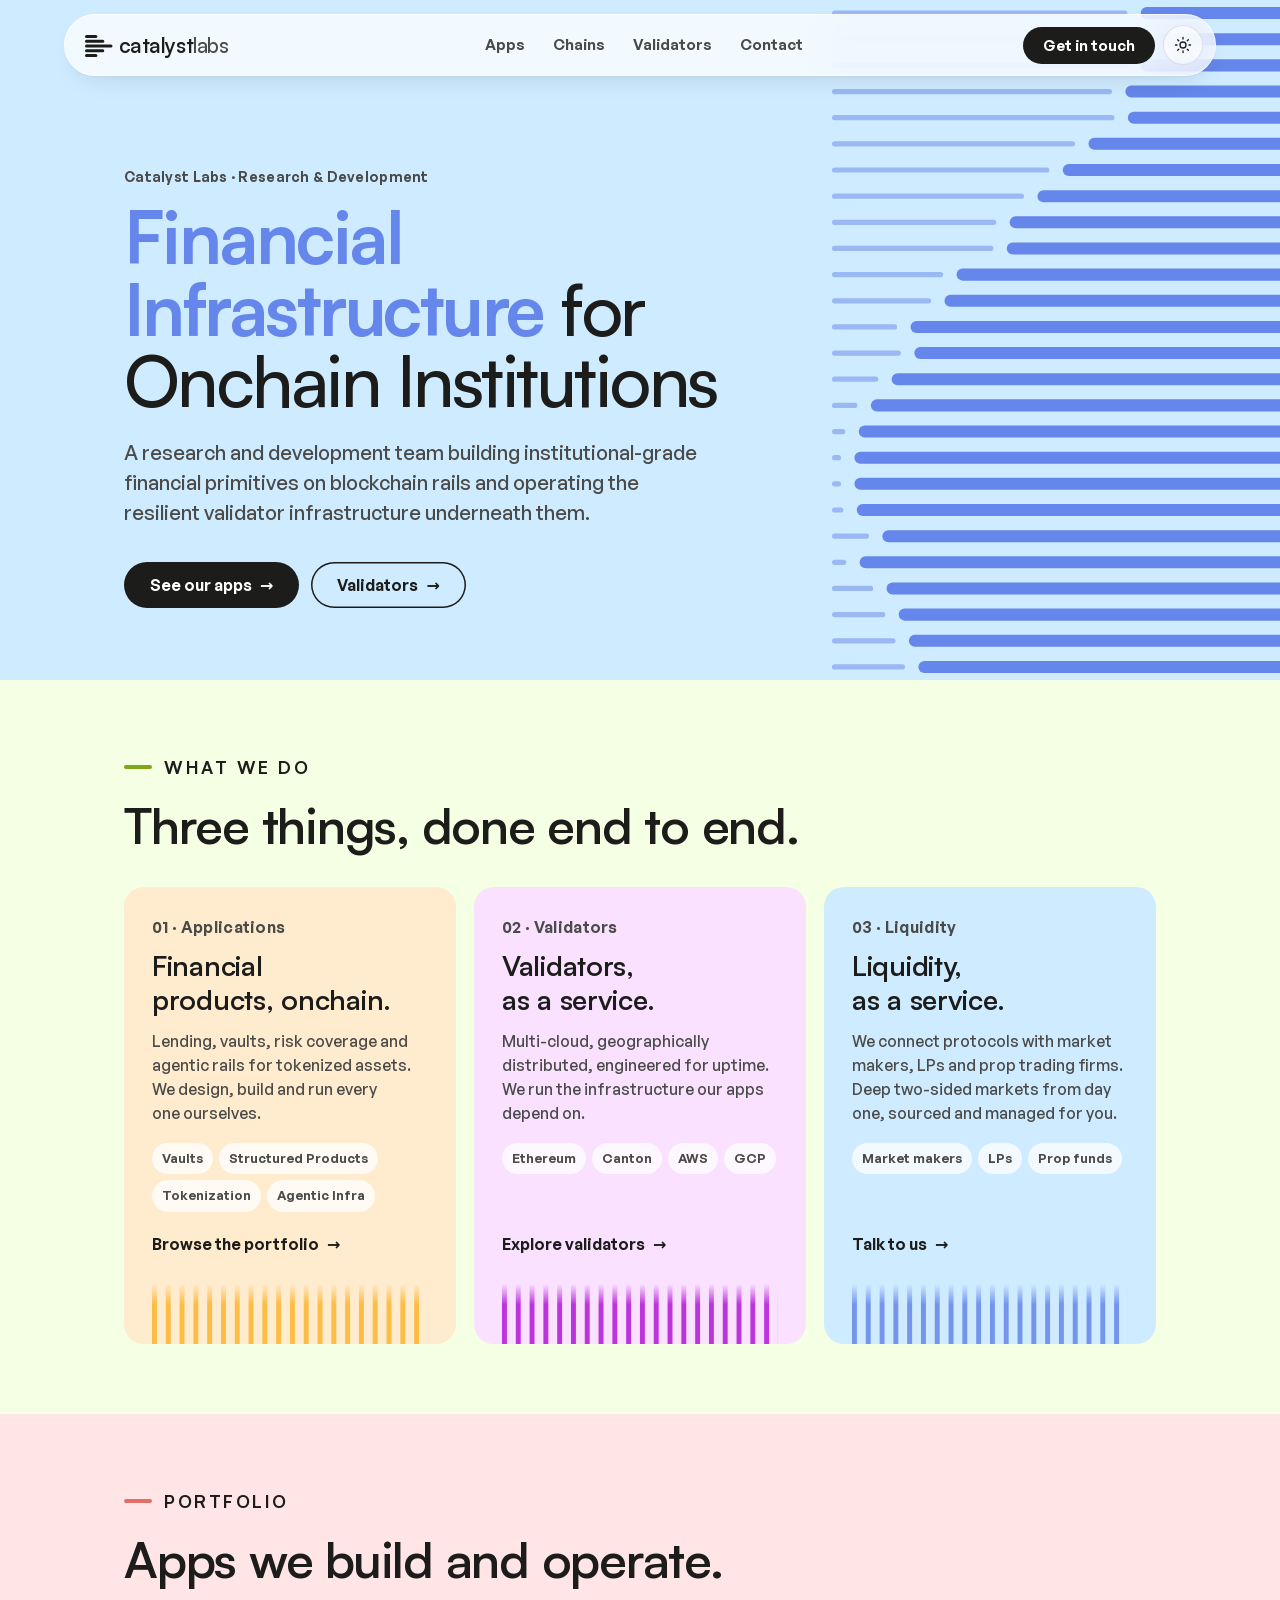
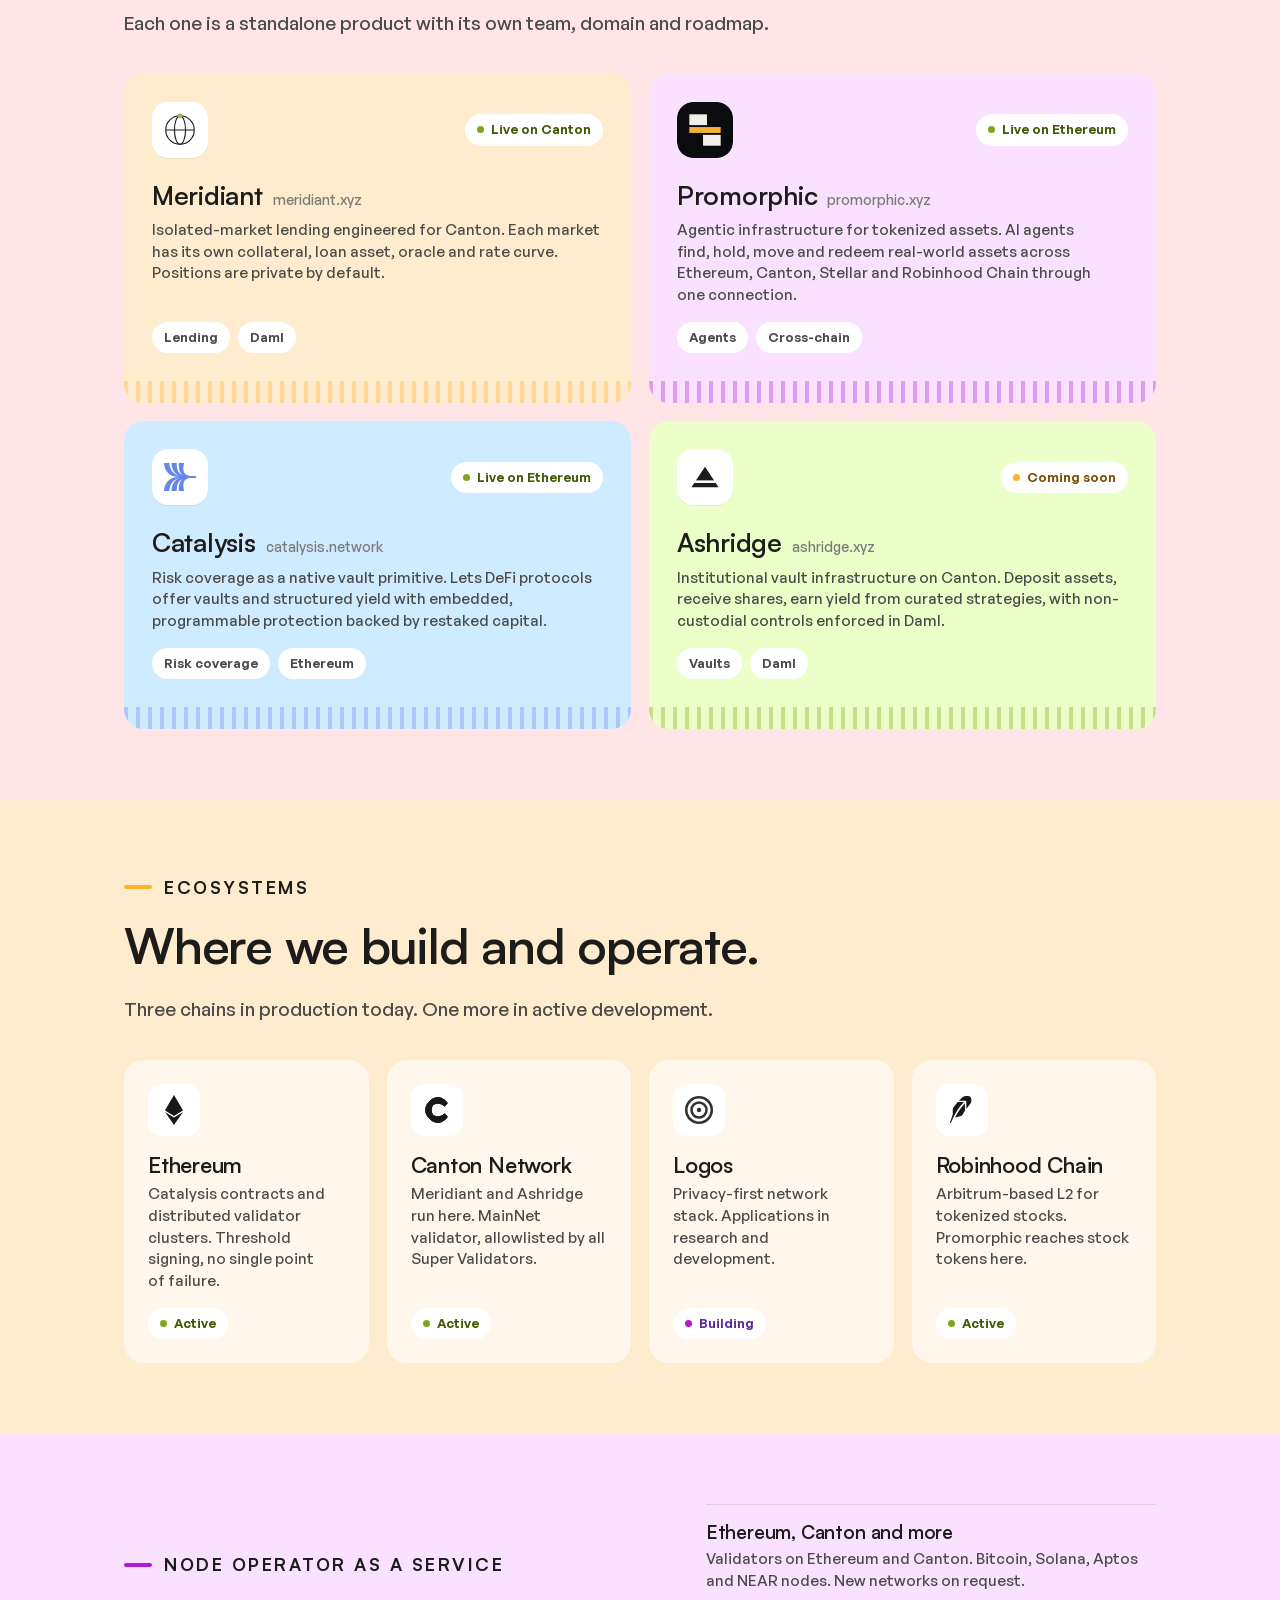
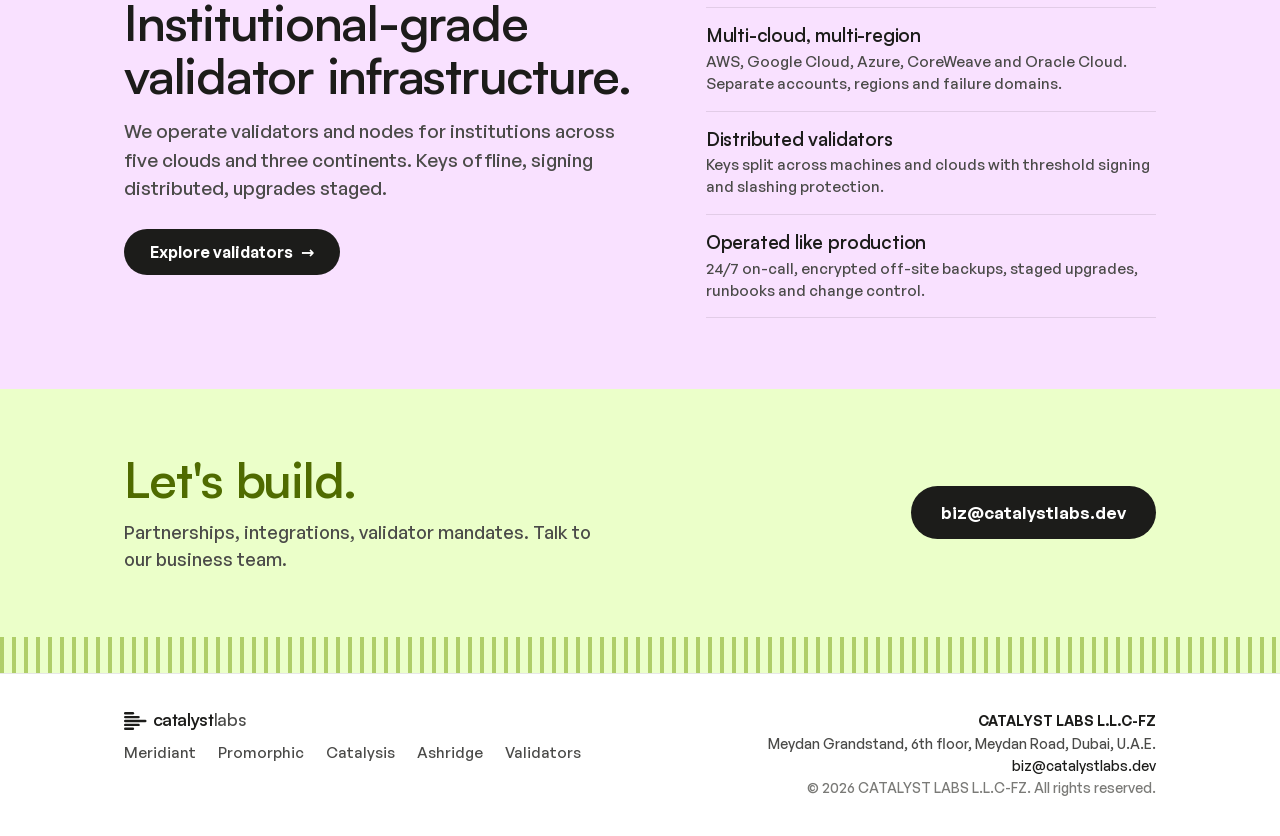
==== index.html @ 20e1ef6e "Contact copy: talk to our business team Co-Authored-By: Claude Opus 5.5 <noreply@anthropic.com>" ====
<!doctype html>
<html lang="en">
<head>
  <meta charset="utf-8">
  <meta name="viewport" content="width=device-width, initial-scale=1">
  <title>Catalyst Labs — Financial Infrastructure for Onchain Institutions</title>
  <meta name="description" content="Financial Infrastructure for Onchain Institutions. R&amp;D firm">
  <meta property="og:title" content="Financial Infrastructure for Onchain Institutions">
  <meta property="og:description" content="R&amp;D firm">
  <meta property="og:site_name" content="Catalyst Labs">
  <meta name="twitter:card" content="summary">
  <meta name="twitter:title" content="Financial Infrastructure for Onchain Institutions">
  <meta name="twitter:description" content="R&amp;D firm">
  <meta property="og:type" content="website">
  <meta property="og:url" content="https://catalystlabs.dev/">
  <meta name="theme-color" content="#CFEBFF">
  <link rel="icon" href="/favicon.svg" type="image/svg+xml">
  <link rel="apple-touch-icon" href="/favicon.svg">
  <link rel="preload" href="/fonts/Satoshi-Variable.woff2" as="font" type="font/woff2" crossorigin>
  <link rel="preload" href="/fonts/GeneralSans-Variable.woff2" as="font" type="font/woff2" crossorigin>
  <script>(function(){try{var t=localStorage.getItem('theme');if(!t){t=matchMedia('(prefers-color-scheme: dark)').matches?'dark':'light';}document.documentElement.setAttribute('data-theme',t);var m=document.querySelector('meta[name=theme-color]');if(m)m.content=t==='dark'?'#031b62':'#CFEBFF';}catch(e){}})();</script>
  <link rel="stylesheet" href="/styles.css?v=38">
</head>
<body>

<header class="nav-wrap">
  <nav class="nav" aria-label="Primary">
    <a class="brand" href="/" aria-label="Catalyst Labs home">
      <svg class="brand-mark" viewBox="0 0 40 32" fill="currentColor" aria-hidden="true"><rect x="0" y="0" width="18" height="4.4" rx="2.2"/><rect x="0" y="6.9" width="28" height="4.4" rx="2.2"/><rect x="0" y="13.8" width="40" height="4.4" rx="2.2"/><rect x="0" y="20.7" width="28" height="4.4" rx="2.2"/><rect x="0" y="27.6" width="18" height="4.4" rx="2.2"/></svg>
      <span class="brand-name">catalyst<em>labs</em></span>
    </a>
    <div class="nav-links">
      <a href="#apps">Apps</a>
      <a href="#chains">Chains</a>
      <a href="/naas/">Validators</a>
      <a href="#contact">Contact</a>
    </div>
    <div class="nav-right">
      <a class="btn btn-nav" href="#contact">Get in touch</a>
      <button class="theme-toggle" type="button" aria-label="Toggle dark mode"><svg class="sun" viewBox="0 0 24 24" fill="none" stroke="currentColor" stroke-width="1.8" stroke-linecap="round" aria-hidden="true"><circle cx="12" cy="12" r="4"/><path d="M12 2v2M12 20v2M2 12h2M20 12h2M4.9 4.9l1.4 1.4M17.7 17.7l1.4 1.4M4.9 19.1l1.4-1.4M17.7 6.3l1.4-1.4"/></svg><svg class="moon" viewBox="0 0 24 24" fill="none" stroke="currentColor" stroke-width="1.8" stroke-linecap="round" stroke-linejoin="round" aria-hidden="true"><path d="M20 14.5A8 8 0 0 1 9.5 4a8 8 0 1 0 10.5 10.5z"/></svg></button>
      <button class="nav-toggle" aria-label="Menu" aria-expanded="false" aria-controls="mobile-menu"><span></span><span></span></button>
    </div>
  </nav>
  <div class="mobile-menu" id="mobile-menu">
    <a href="#apps">Apps</a>
    <a href="#chains">Chains</a>
    <a href="/naas/">Validators</a>
    <a href="#contact">Contact</a>
    <a href="#contact">Get in touch</a>
  </div>
</header>

<main id="top">

  <!-- HERO -->
  <section class="hero">
    <div class="wrap hero-grid">
      <div class="hero-copy">
        <p class="eyebrow">Catalyst Labs · Research &amp; Development</p>
        <h1><strong>Financial Infrastructure</strong> for Onchain Institutions</h1>
        <p class="hero-sub">A research and development team building institutional-grade financial primitives on blockchain rails and operating the resilient validator infrastructure underneath them.</p>
        <div class="hero-cta">
          <a class="btn btn-arrow" href="#apps">See our apps</a>
          <a class="btn btn-outline btn-arrow" href="/naas/">Validators</a>
        </div>
      </div>
      <div class="hero-art" id="hero-art" aria-hidden="true"></div>
    </div>
  </section>

  <!-- WHAT WE DO -->
  <section class="section section-green" id="what">
    <div class="wrap">
      <div class="section-head">
        <p class="eyebrow">What we do</p>
        <h2>Three things, done end to end.</h2>
      </div>
      <div class="duo">
        <article class="duo-card">
          <p class="eyebrow">01 · Applications</p>
          <h3>Financial products, onchain.</h3>
          <p>Lending, vaults, risk coverage and agentic rails for tokenized assets. We design, build and run every one ourselves.</p>
          <div class="chips"><span class="chip">Vaults</span><span class="chip">Structured Products</span><span class="chip">Tokenization</span><span class="chip">Agentic Infra</span></div>
          <a class="link-arrow" href="#apps">Browse the portfolio</a>
          <div class="stripes" aria-hidden="true"></div>
        </article>
        <article class="duo-card purple">
          <p class="eyebrow">02 · Validators</p>
          <h3>Validators,<br class="br-wide"> as a service.</h3>
          <p>Multi-cloud, geographically distributed, engineered for uptime. We run the infrastructure our apps depend on.</p>
          <div class="chips"><span class="chip">Ethereum</span><span class="chip">Canton</span><span class="chip">AWS</span><span class="chip">GCP</span></div>
          <a class="link-arrow" href="/naas/">Explore validators</a>
          <div class="stripes" aria-hidden="true"></div>
        </article>
        <article class="duo-card blue">
          <p class="eyebrow">03 · Liquidity</p>
          <h3>Liquidity,<br class="br-wide"> as a service.</h3>
          <p>We connect protocols with market makers, LPs and prop trading firms. Deep two-sided markets from day one, sourced and managed for you.</p>
          <div class="chips"><span class="chip">Market makers</span><span class="chip">LPs</span><span class="chip">Prop funds</span></div>
          <a class="link-arrow" href="#contact">Talk to us</a>
          <div class="stripes" aria-hidden="true"></div>
        </article>
      </div>
    </div>
  </section>

  <!-- APPS -->
  <section class="section section-red" id="apps">
    <div class="wrap">
      <div class="section-head row">
        <div>
          <p class="eyebrow">Portfolio</p>
          <h2>Apps we build and operate.</h2>
        </div>
        <p>Each one is a standalone product with its own team, domain and roadmap.</p>
      </div>
      <div class="apps">
        <a class="app c-yellow" href="https://meridiant.xyz" target="_blank" rel="noopener">
          <div class="app-top">
            <div class="app-logo"><img src="/assets/meridiant.svg" alt="Meridiant" class="lg"></div>
            <span class="pill live">Live on Canton</span>
          </div>
          <div class="app-body">
            <h3>Meridiant <small>meridiant.xyz</small></h3>
            <p>Isolated-market lending engineered for Canton. Each market has its own collateral, loan asset, oracle and rate curve. Positions are private by default.</p>
            <div class="meta"><span class="pill">Lending</span><span class="pill">Daml</span></div>
          </div>
        </a>
        <a class="app c-purple" href="https://promorphic.xyz" target="_blank" rel="noopener">
          <div class="app-top">
            <div class="app-logo app-logo-tile"><img src="/assets/promorphic-tile.svg" alt="Promorphic"></div>
            <span class="pill live">Live on Ethereum</span>
          </div>
          <div class="app-body">
            <h3>Promorphic <small>promorphic.xyz</small></h3>
            <p>Agentic infrastructure for tokenized assets. AI agents find, hold, move and redeem real-world assets across Ethereum, Canton, Stellar and Robinhood Chain through one connection.</p>
            <div class="meta"><span class="pill">Agents</span><span class="pill">Cross-chain</span></div>
          </div>
        </a>
        <a class="app c-blue" href="https://catalysis.network" target="_blank" rel="noopener">
          <div class="app-top">
            <div class="app-logo"><img src="/assets/catalysis.svg" alt="Catalysis"></div>
            <span class="pill live">Live on Ethereum</span>
          </div>
          <div class="app-body">
            <h3>Catalysis <small>catalysis.network</small></h3>
            <p>Risk coverage as a native vault primitive. Lets DeFi protocols offer vaults and structured yield with embedded, programmable protection backed by restaked capital.</p>
            <div class="meta"><span class="pill">Risk coverage</span><span class="pill">Ethereum</span></div>
          </div>
        </a>
        <a class="app c-green" href="https://ashridge.xyz" target="_blank" rel="noopener">
          <div class="app-top">
            <div class="app-logo"><img src="/assets/ashridge.svg" alt=""></div>
            <span class="pill soon">Coming soon</span>
          </div>
          <div class="app-body">
            <h3>Ashridge <small>ashridge.xyz</small></h3>
            <p>Institutional vault infrastructure on Canton. Deposit assets, receive shares, earn yield from curated strategies, with non-custodial controls enforced in Daml.</p>
            <div class="meta"><span class="pill">Vaults</span><span class="pill">Daml</span></div>
          </div>
        </a>
      </div>
    </div>
  </section>

  <!-- CHAINS -->
  <section class="section section-yellow" id="chains">
    <div class="wrap">
      <div class="section-head row">
        <div>
          <p class="eyebrow">Ecosystems</p>
          <h2>Where we build and operate.</h2>
        </div>
        <p>Three chains in production today. One more in active development.</p>
      </div>
      <div class="chains">
        <article class="chain">
          <div class="chain-logo"><img class="eth" src="/assets/ethereum.svg" alt="Ethereum"></div>
          <div class="chain-body">
            <h3>Ethereum</h3>
            <p>Catalysis contracts and distributed validator clusters. Threshold signing, no single point of failure.</p>
            <span class="pill live">Active</span>
          </div>
        </article>
        <article class="chain">
          <div class="chain-logo"><img class="canton" src="/assets/canton-mark.svg" alt="Canton Network"></div>
          <div class="chain-body">
            <h3>Canton Network</h3>
            <p>Meridiant and Ashridge run here. MainNet validator, allowlisted by all Super Validators.</p>
            <span class="pill live">Active</span>
          </div>
        </article>
        <article class="chain">
          <div class="chain-logo"><svg viewBox="0 0 40 40" width="30" height="30" fill="none" stroke="currentColor" stroke-width="3.4" role="img" aria-label="Logos"><circle cx="20" cy="20" r="17"/><circle cx="20" cy="20" r="10"/><circle cx="20" cy="20" r="3" fill="currentColor" stroke="none"/></svg></div>
          <div class="chain-body">
            <h3>Logos</h3>
            <p>Privacy-first network stack. Applications in research and development.</p>
            <span class="pill build">Building</span>
          </div>
        </article>
        <article class="chain">
          <div class="chain-logo"><img class="rh" src="/assets/robinhood-mark.svg" alt="Robinhood Chain"></div>
          <div class="chain-body">
            <h3>Robinhood Chain</h3>
            <p>Arbitrum-based L2 for tokenized stocks. Promorphic reaches stock tokens here.</p>
            <span class="pill live">Active</span>
          </div>
        </article>
      </div>
    </div>
  </section>

  <!-- NAAS -->
  <section class="section section-purple" id="naas">
    <div class="wrap naas-teaser">
      <div class="section-head">
        <p class="eyebrow">Node operator as a service</p>
        <h2>Institutional-grade validator infrastructure.</h2>
        <p class="lede">We operate validators and nodes for institutions across five clouds and three continents. Keys offline, signing distributed, upgrades staged.</p>
        <a class="btn btn-arrow" href="/naas/">Explore validators</a>
      </div>
      <ul class="naas-list">
        <li><h3>Ethereum, Canton and more</h3><p>Validators on Ethereum and Canton. Bitcoin, Solana, Aptos and NEAR nodes. New networks on request.</p></li>
        <li><h3>Multi-cloud, multi-region</h3><p>AWS, Google Cloud, Azure, CoreWeave and Oracle Cloud. Separate accounts, regions and failure domains.</p></li>
        <li><h3>Distributed validators</h3><p>Keys split across machines and clouds with threshold signing and slashing protection.</p></li>
        <li><h3>Operated like production</h3><p>24/7 on-call, encrypted off-site backups, staged upgrades, runbooks and change control.</p></li>
      </ul>
    </div>
  </section>

  <!-- CONTACT -->
  <section class="cta" id="contact">
    <div class="wrap cta-inner">
      <div>
        <h2>Let's build.</h2>
        <p>Partnerships, integrations, validator mandates. Talk to our business team.</p>
      </div>
      <a class="btn btn-lg" href="mailto:biz@catalystlabs.dev">biz@catalystlabs.dev</a>
    </div>
    <div class="cta-stripes" aria-hidden="true"></div>
  </section>

</main>

<footer class="footer">
  <div class="wrap footer-inner">
    <div>
      <a class="brand" href="/" aria-label="Catalyst Labs home">
        <svg class="brand-mark" viewBox="0 0 40 32" fill="currentColor" aria-hidden="true"><rect x="0" y="0" width="18" height="4.4" rx="2.2"/><rect x="0" y="6.9" width="28" height="4.4" rx="2.2"/><rect x="0" y="13.8" width="40" height="4.4" rx="2.2"/><rect x="0" y="20.7" width="28" height="4.4" rx="2.2"/><rect x="0" y="27.6" width="18" height="4.4" rx="2.2"/></svg>
        <span class="brand-name">catalyst<em>labs</em></span>
      </a>
      <div class="footer-links">
        <a href="https://meridiant.xyz" target="_blank" rel="noopener">Meridiant</a>
        <a href="https://promorphic.xyz" target="_blank" rel="noopener">Promorphic</a>
        <a href="https://catalysis.network" target="_blank" rel="noopener">Catalysis</a>
        <a href="https://ashridge.xyz" target="_blank" rel="noopener">Ashridge</a>
        <a href="/naas/">Validators</a>
      </div>
    </div>
    <div class="footer-legal">
      <p><strong>CATALYST LABS L.L.C-FZ</strong></p>
      <p>Meydan Grandstand, 6th floor, Meydan Road, <span class="nowrap">Dubai, U.A.E.</span></p>
      <p><a href="mailto:biz@catalystlabs.dev">biz@catalystlabs.dev</a></p>
      <p>© 2026 CATALYST LABS L.L.C-FZ. <span class="nowrap">All rights reserved.</span></p>
    </div>
  </div>
</footer>

<script src="/script.js?v=5"></script>
</body>
</html>
---- styles.css ----
/* ---------------------------------------------------------------------------
   Catalyst Labs — Catalysis brand system
   Type: Satoshi (headlines) · General Sans (body)
   Palette: Blue #CFEBFF / #6586EA · Yellow #FFEBCE / #FDB42B
            Purple #F9E1FF / #B417D7 · Red #FFE5E5 / #E46F67 · Green #EBFFC9
            Ink #1C1C1A
--------------------------------------------------------------------------- */
@font-face { font-family: "Satoshi"; src: url("/fonts/Satoshi-Variable.woff2") format("woff2"); font-weight: 300 900; font-display: swap; }
@font-face { font-family: "General Sans"; src: url("/fonts/GeneralSans-Variable.woff2") format("woff2"); font-weight: 200 700; font-display: swap; }

:root {
  color-scheme: light;
  --ink: #1C1C1A;
  --ink-2: #4a4a48;
  --ink-3: #7a7a77;
  --white: #ffffff;
  --bg: #ffffff;
  --fg: #1C1C1A;
  --fg-2: #4a4a48;
  --fg-3: #7a7a77;
  --card: #ffffff;
  --card-soft: rgba(255,255,255,.6);
  --nav-bg: rgba(255,255,255,.72);
  --nav-line: rgba(255,255,255,.7);
  --bars: #6586EA;
  --bars-dim: rgba(101,134,234,.5);
  --hero-bg: #CFEBFF;
  --tint-blue: #CFEBFF;
  --tint-yellow: #FFEBCE;
  --tint-purple: #F9E1FF;
  --tint-green: #EBFFC9;
  --tint-red: #FFE5E5;
  --tint-green-soft: #F4FFE3;
  --cta-h: #4f6b00;
  --blue-50: #CFEBFF;
  --blue: #6586EA;
  --yellow-50: #FFEBCE;
  --yellow: #FDB42B;
  --purple-50: #F9E1FF;
  --purple: #B417D7;
  --red-50: #FFE5E5;
  --red: #E46F67;
  --green-50: #EBFFC9;
  --green: #7FA61A;
  --line: rgba(28,28,26,.1);
  --sans: "Satoshi", system-ui, -apple-system, sans-serif;
  --body: "General Sans", system-ui, -apple-system, sans-serif;
  --gutter: clamp(18px, 5vw, 64px);
  --max: 1160px;
  --r: 20px;
  --gap: 18px;
}
:root[data-theme="dark"] {
  color-scheme: dark;
  /* tokens lifted from catalysis.network dark mode */
  --bg: #1c1c1a;
  --fg: #ffffff;
  --fg-2: #d9d9d9;
  --fg-3: #969696;
  --ink-2: #d9d9d9;
  --ink-3: #969696;
  --line: rgba(255,255,255,.14);
  --card: #262623;
  --card-soft: rgba(255,255,255,.08);
  --nav-bg: rgba(0,0,0,.41);
  --nav-line: rgba(255,255,255,.06);
  --bars: #609af8;
  --bars-dim: rgba(96,154,248,.55);
  --hero-bg: #031b62;
  --tint-blue: #031b62;
  --tint-yellow: rgba(82,54,11,.2);
  --tint-purple: rgba(102,13,122,.2);
  --tint-green: #31450e;
  --tint-red: #2a1a19;
  --tint-green-soft: #232a17;
  --cta-h: #ffffff;
  --blue-50: #031b62;
  --yellow-50: #3b2607;
  --purple-50: #3a0b47;
  --green-50: #31450e;
  --red-50: #3e0d0a;
  --blue: #609af8;
  --yellow: #f4ab3e;
  --purple: #da5afa;
  --green: #8fc23a;
}
:root[data-theme="dark"] .duo-card, :root[data-theme="dark"] .app, :root[data-theme="dark"] .net, :root[data-theme="dark"] .tile { color: var(--fg); }
:root[data-theme="dark"] .pill { background: rgba(255,255,255,.12); color: var(--fg); }
:root[data-theme="dark"] .duo-card .link-arrow { color: var(--fg); }
:root[data-theme="dark"] .chip { background: rgba(255,255,255,.1); color: var(--fg); }
:root[data-theme="dark"] .facts { background: var(--bg); }
:root[data-theme="dark"] .footer { background: var(--bg); }
:root[data-theme="dark"] .cta .btn, :root[data-theme="dark"] .naas-teaser .btn { background: #fff; color: #1c1c1a; }

*, *::before, *::after { box-sizing: border-box; }
html { scroll-behavior: smooth; -webkit-text-size-adjust: 100%; }
body { margin: 0; background: var(--bg); color: var(--fg); font-family: var(--body); font-size: 17px; font-weight: 500; line-height: 1.5; -webkit-font-smoothing: antialiased; overflow-x: hidden; }
a { color: inherit; text-decoration: none; }
h1, h2, h3, p, ul { margin: 0; }
ul { padding: 0; list-style: none; }
img, svg { display: block; }
:focus-visible { outline: 2px solid var(--fg); outline-offset: 3px; border-radius: 4px; }
.btn:focus-visible, .theme-toggle:focus-visible, .nav-toggle:focus-visible, .pill:focus-visible { border-radius: 999px; }
.app:focus-visible, .net:focus-visible, .chain:focus-visible { border-radius: var(--r); }

h1 { font-family: var(--sans); font-weight: 500; font-size: clamp(38px, 5.2vw, 66px); line-height: 1.02; letter-spacing: -0.03em; }
h1 strong { font-weight: 700; }
.nowrap { white-space: nowrap; }
h2 { font-family: var(--sans); font-weight: 600; font-size: clamp(30px, 4vw, 50px); line-height: 1.05; letter-spacing: -0.025em; }
h3 { font-family: var(--sans); font-weight: 600; font-size: 22px; line-height: 1.2; letter-spacing: -0.01em; }

.wrap { width: 100%; max-width: var(--max); margin: 0 auto; padding: 0 var(--gutter); }
.eyebrow { font-family: var(--body); font-weight: 600; font-size: 14px; letter-spacing: .02em; color: var(--blue); margin-bottom: 14px; }
.section-blue .eyebrow, .section-purple .eyebrow, .section-yellow .eyebrow { color: var(--ink-2); }
.section .section-head .eyebrow { display: inline-flex; align-items: center; gap: 12px; font-family: var(--sans); font-size: clamp(15px, 1.4vw, 18px); font-weight: 700; letter-spacing: .14em; text-transform: uppercase; color: var(--fg) !important; margin-bottom: 18px; }
.section-head .eyebrow::before { content: ""; width: 28px; height: 4px; border-radius: 2px; background: var(--blue); flex-shrink: 0; }
.section-green .section-head .eyebrow::before { background: var(--green); }
.section-red .section-head .eyebrow::before { background: var(--red); }
.section-yellow .section-head .eyebrow::before { background: var(--yellow); }
.section-purple .section-head .eyebrow::before { background: var(--purple); }
:root[data-theme="dark"] .section .section-head .eyebrow { color: var(--fg); }
.lede { font-size: clamp(17px, 1.5vw, 19px); color: var(--fg-2); max-width: 560px; margin-top: 16px; }

/* --- buttons --------------------------------------------------------------- */
.btn { display: inline-flex; align-items: center; justify-content: center; padding: 15px 26px; border-radius: 999px; background: var(--ink); color: #fff; font-family: var(--body); font-weight: 600; font-size: 16px; line-height: 1; transition: transform .2s ease, background .2s ease; white-space: nowrap; }
.btn:hover { background: #000; transform: translateY(-1px); }
:root[data-theme="dark"] .btn { background: #fff; color: #1c1c1a; }
:root[data-theme="dark"] .btn:hover { background: #e9e9e6; }
.btn-nav { padding: 11px 20px; font-size: 15px; }
.btn-arrow { gap: 8px; }
.btn-arrow::after { content: "→"; transition: transform .2s ease; }
.btn-arrow:hover::after { transform: translateX(3px); }
.btn-outline { background: transparent; color: var(--fg); box-shadow: inset 0 0 0 1.5px currentColor; }
.btn-outline:hover { background: var(--card-soft); }
:root[data-theme="dark"] .btn-outline { background: transparent; color: var(--fg); }
:root[data-theme="dark"] .btn-outline:hover { background: rgba(255,255,255,.08); }
.btn-lg { padding: 18px 30px; font-size: 17px; }
.btn-light { background: var(--white); color: var(--ink); }
.btn-light:hover { background: var(--white); }
.link-arrow { font-weight: 600; font-size: 16px; color: var(--fg); display: inline-flex; align-items: center; gap: 8px; }
.link-arrow::after { content: "→"; transition: transform .2s ease; }
.link-arrow:hover::after { transform: translateX(3px); }

/* --- nav ------------------------------------------------------------------- */
.nav-wrap { position: sticky; top: 0; z-index: 50; padding: 14px var(--gutter) 0; pointer-events: none; }
.nav { pointer-events: auto; max-width: var(--max); margin: 0 auto; height: 62px; display: grid; grid-template-columns: 1fr auto 1fr; align-items: center; gap: 28px; padding: 0 12px 0 20px; border-radius: 999px; background: var(--nav-bg); backdrop-filter: blur(18px); -webkit-backdrop-filter: blur(18px); border: 1px solid var(--nav-line); box-shadow: 0 1px 0 rgba(28,28,26,.04), 0 10px 30px -18px rgba(28,28,26,.25); color: var(--fg); }
.brand { display: flex; align-items: center; gap: 6px; color: var(--fg); justify-self: start; }
.brand-mark { height: 22px; width: auto; position: relative; top: 0.08em; }
.brand-name { font-family: var(--sans); font-weight: 600; font-size: 21px; letter-spacing: -0.02em; line-height: 1; white-space: nowrap; }
.brand-name em { font-style: normal; font-weight: 500; color: var(--fg-2); }
.nav-links { display: flex; gap: 28px; justify-self: center; }
.nav-right { display: flex; align-items: center; gap: 8px; justify-self: end; }
.theme-toggle { width: 40px; height: 40px; border-radius: 50%; border: 1px solid var(--line); background: var(--card-soft); color: var(--fg); cursor: pointer; display: grid; place-items: center; padding: 0; transition: background .2s; }
.theme-toggle:hover { background: var(--line); }
.theme-toggle svg { width: 18px; height: 18px; }
.theme-toggle .moon { display: none; }
:root[data-theme="dark"] .theme-toggle .sun { display: none; }
:root[data-theme="dark"] .theme-toggle .moon { display: block; }
.nav-links a { font-size: 15px; font-weight: 600; color: var(--fg-2); transition: color .2s; white-space: nowrap; }
.nav-links a:hover, .nav-links a.active { color: var(--fg); }
.nav-toggle { display: none; background: none; border: 0; width: 44px; height: 44px; padding: 10px; cursor: pointer; border-radius: 50%; }
.nav-toggle span { display: block; height: 2px; background: var(--fg); margin: 6px 0; transition: transform .2s; border-radius: 2px; }
.nav-toggle[aria-expanded="true"] span:first-child { transform: translateY(4px) rotate(45deg); }
.nav-toggle[aria-expanded="true"] span:last-child { transform: translateY(-4px) rotate(-45deg); }
.mobile-menu { pointer-events: auto; display: none; flex-direction: column; position: absolute; top: calc(100% + 8px); left: var(--gutter); right: var(--gutter); max-width: var(--max); margin: 0 auto; background: var(--nav-bg); backdrop-filter: blur(18px); -webkit-backdrop-filter: blur(18px); border-radius: 24px; padding: 8px 22px; border: 1px solid var(--nav-line); color: var(--fg); box-shadow: 0 10px 30px -18px rgba(28,28,26,.3); }
.mobile-menu a { padding: 14px 0; border-bottom: 1px solid var(--line); font-weight: 600; }
.mobile-menu a:last-child { border-bottom: 0; }
.mobile-menu.open { display: flex; }
.mobile-menu { background: rgba(244,250,255,.96); }
:root[data-theme="dark"] .mobile-menu { background: rgba(2,12,46,.96); border-color: rgba(255,255,255,.1); }

/* --- hero ------------------------------------------------------------------ */
.hero { position: relative; background: var(--hero-bg); color: var(--fg); margin-top: -76px; padding: 76px 0 0; overflow: hidden; }
.hero { --hero-text: 600px; --hero-gap: 56px; --stats-h: 0px; --art-top: 0px; --art-gap: 0px; }
.hero-grid { position: static; display: block; padding-top: clamp(72px, 10vh, 120px); padding-bottom: clamp(56px, 8vh, 96px); }
.hero-copy { position: relative; z-index: 1; max-width: var(--hero-text); }
.hero-stats { position: relative; z-index: 1; }
.hero h1 { max-width: 620px; font-size: clamp(40px, 5.6vw, 72px); line-height: 1.0; letter-spacing: -0.035em; }
.hero h1 strong { font-weight: 700; color: var(--blue); }
:root[data-theme="dark"] .hero h1 strong { color: #609af8; }
.hero .eyebrow { color: var(--fg-2); }
:root[data-theme="dark"] .hero .eyebrow { color: var(--fg-2); }
.hero-sub { margin-top: 22px; max-width: 580px; font-size: clamp(17px, 1.6vw, 20px); line-height: 1.5; color: var(--fg-2); }
.hero-cta { display: flex; align-items: center; gap: 12px; margin-top: 34px; flex-wrap: wrap; }
.hero-art { position: absolute; top: var(--art-top); right: 0; bottom: calc(var(--stats-h) + var(--art-gap)); left: auto; width: min(35vw, calc(100vw - (max(var(--gutter), (100vw - var(--max)) / 2 + var(--gutter)) + var(--hero-text) + var(--hero-gap)))); }
.hero-art canvas { width: 100%; height: 100%; display: block; transform: scaleX(-1); }

.hero-copy > * { opacity: 0; transform: translateY(14px); animation: rise .8s cubic-bezier(.2,.7,.2,1) forwards; }
.hero-copy > :nth-child(1) { animation-delay: .05s; }
.hero-copy > :nth-child(2) { animation-delay: .15s; }
.hero-copy > :nth-child(3) { animation-delay: .28s; }
.hero-copy > :nth-child(4) { animation-delay: .4s; }
.nav { animation: fade .6s ease both; }
@keyframes rise { to { opacity: 1; transform: none; } }
@keyframes fade { from { opacity: 0; } to { opacity: 1; } }

/* --- hero stats ------------------------------------------------------------ */
.hero-stats { margin: 0; display: grid; grid-template-columns: repeat(4, 1fr); border-top: 1px solid rgba(28,28,26,.12); padding: 20px 0 26px; }
.hero-stats > div { display: flex; align-items: baseline; gap: 10px; padding-left: 22px; border-left: 1px solid rgba(28,28,26,.12); }
.hero-stats > div:first-child { padding-left: 0; border-left: 0; }
.hero-stats dt { font-family: var(--sans); font-weight: 700; font-size: 26px; letter-spacing: -0.02em; line-height: 1; color: var(--fg); }
.hero-stats dd { margin: 0; font-size: 14px; font-weight: 600; color: var(--fg-2); }
:root[data-theme="dark"] .hero-stats, :root[data-theme="dark"] .hero-stats > div { border-color: rgba(255,255,255,.14); }
/* --- facts strip (unused) --------------------------------------------------- */
.facts { background: var(--bg); border-bottom: 1px solid var(--line); }
.facts-inner { display: grid; grid-template-columns: repeat(4, 1fr); padding-top: 22px; padding-bottom: 22px; }
.facts-inner > div { display: flex; flex-direction: column; gap: 2px; padding: 4px 24px 4px 0; border-left: 1px solid var(--line); padding-left: 22px; }
.facts-inner > div:first-child { border-left: 0; padding-left: 0; }
.facts strong { font-family: var(--sans); font-weight: 600; font-size: 26px; letter-spacing: -0.02em; line-height: 1.1; }
.facts span { font-size: 14px; color: var(--fg-3); }

/* --- sections -------------------------------------------------------------- */
.section { padding: clamp(48px, 5.5vw, 80px) 0; scroll-margin-top: 20px; }
.section-blue { background: var(--tint-blue); }
.section-purple { background: var(--tint-purple); }
.section-yellow { background: var(--tint-yellow); }
.section-green { background: var(--tint-green-soft); }
.section-red { background: var(--tint-red); }
:root[data-theme="dark"] .section-blue .eyebrow, :root[data-theme="dark"] .section-purple .eyebrow, :root[data-theme="dark"] .section-yellow .eyebrow { color: var(--fg-2); }
.section-head { margin-bottom: clamp(24px, 3vw, 36px); max-width: 720px; }
.section-head.row { max-width: none; display: flex; justify-content: space-between; align-items: flex-end; gap: 24px; flex-wrap: wrap; }
.section-head.row p { max-width: 680px; color: var(--fg-2); font-size: clamp(17px, 1.5vw, 19px); }

/* --- what we do ------------------------------------------------------------ */
.duo { display: grid; grid-template-columns: repeat(3, 1fr); grid-template-rows: repeat(6, auto); column-gap: var(--gap); row-gap: 0; }
.duo-card { --c: var(--yellow); color: var(--ink); position: relative; border-radius: var(--r); padding: 30px 30px 0; display: grid; grid-row: span 6; grid-template-rows: subgrid; row-gap: 0; align-content: start; overflow: hidden; background: var(--yellow-50); }
.duo-card.purple { background: var(--purple-50); --c: var(--purple); }
.duo-card.blue { background: var(--blue-50); --c: var(--blue); }
.duo-card .eyebrow { color: var(--ink-2); margin-bottom: 10px; }
.duo-card h3 { font-size: clamp(24px, 2.2vw, 28px); }
.duo-card p { margin-top: 12px; font-size: 16px; color: var(--ink-2); max-width: 440px; }
.duo-card .link-arrow { margin-top: 20px; color: var(--ink); justify-self: start; align-self: start; }
.duo-card .stripes { margin-top: 28px; height: 60px; align-self: end; justify-self: stretch; width: 100%; background: repeating-linear-gradient(90deg, var(--c) 0 5px, transparent 5px 14px); mask-image: linear-gradient(to bottom, transparent, #000 34%); -webkit-mask-image: linear-gradient(to bottom, transparent, #000 34%); opacity: .85; }
.chips { display: flex; flex-wrap: wrap; gap: 8px; margin-top: 18px; align-self: start; }
.chip { font-size: 13px; font-weight: 600; padding: 6px 12px; border-radius: 999px; background: rgba(255,255,255,.75); color: var(--ink-2); }

/* --- apps ------------------------------------------------------------------ */
.apps { display: grid; grid-template-columns: 1fr 1fr; gap: var(--gap); }
.app { --bg: var(--blue-50); --c: var(--blue); color: var(--ink); position: relative; display: flex; flex-direction: column; gap: 22px; background: var(--bg); border-radius: var(--r); padding: 26px 26px 48px; min-height: 250px; overflow: hidden; transition: transform .25s ease, box-shadow .25s ease; }
.app::after { content: ""; position: absolute; left: 0; right: 0; bottom: 0; height: 22px; background: repeating-linear-gradient(90deg, var(--c) 0 4px, transparent 4px 12px); opacity: .35; }
.app:hover { transform: translateY(-3px); box-shadow: 0 24px 40px -28px rgba(28,28,26,.35); }
.c-blue { --bg: var(--blue-50); --c: var(--blue); }
.c-yellow { --bg: var(--yellow-50); --c: var(--yellow); }
.c-purple { --bg: var(--purple-50); --c: var(--purple); }
.c-green { --bg: var(--green-50); --c: var(--green); }
.c-red { --bg: var(--red-50); --c: var(--red); }
.app-top { display: flex; justify-content: space-between; align-items: flex-start; gap: 12px; }
.app-logo { width: 56px; height: 56px; border-radius: 16px; background: var(--white); display: grid; place-items: center; color: var(--ink); box-shadow: 0 1px 0 rgba(28,28,26,.06); }
.app-logo img, .app-logo svg { height: 26px; width: auto; }
.app-logo img.lg { height: 38px; }
.app-logo-tile { background: none; box-shadow: none; overflow: hidden; }
.app-logo-tile img { width: 56px; height: 56px; border-radius: 16px; }
.app-body { margin-top: auto; }
.app h3 { font-size: 26px; display: flex; align-items: baseline; gap: 10px; flex-wrap: wrap; }
.app h3 small { font-family: var(--body); font-weight: 500; font-size: 14px; color: var(--ink-3); letter-spacing: 0; }
.app p { margin-top: 8px; font-size: 15px; color: var(--ink-2); line-height: 1.45; max-width: 460px; }
.app .meta { display: flex; gap: 8px; flex-wrap: wrap; margin-top: 14px; }
.pill { display: inline-flex; align-items: center; gap: 7px; font-size: 13px; font-weight: 600; padding: 6px 12px; border-radius: 999px; background: var(--white); color: var(--ink-2); white-space: nowrap; }
.pill.live { color: #3f5a00; }
.pill.live::before { content: ""; width: 7px; height: 7px; border-radius: 50%; background: var(--green); }
.pill.soon { color: #7a4e00; }
.pill.soon::before { content: ""; width: 7px; height: 7px; border-radius: 50%; background: var(--yellow); }
.pill.build { color: #5b2a99; }
.pill.build::before { content: ""; width: 7px; height: 7px; border-radius: 50%; background: var(--purple); }

/* --- chains ---------------------------------------------------------------- */
#chains h2 { text-wrap: balance; }
.chains { display: grid; grid-template-columns: repeat(4, 1fr); gap: var(--gap); }
.chain { background: var(--card-soft); color: var(--fg); border-radius: var(--r); padding: 24px; display: flex; flex-direction: column; gap: 16px; }
.chain-logo { width: 52px; height: 52px; flex-shrink: 0; display: grid; place-items: center; border-radius: 14px; background: var(--white); color: var(--fg); }
.chain-logo img { display: block; width: auto; height: 26px; filter: brightness(0); opacity: .9; }
.chain-logo img.eth { height: 30px; }
.chain-logo img.rh { height: 27px; }
.chain-logo svg { width: 30px; height: 30px; opacity: .9; }
:root[data-theme="dark"] .chain-logo { background: rgba(255,255,255,.1); }
:root[data-theme="dark"] .chain-logo img { filter: brightness(0) invert(1); opacity: 1; }
:root[data-theme="dark"] .chain-logo svg { opacity: 1; }
.chain-body { flex: 1; display: flex; flex-direction: column; }
.chain h3 { font-size: 22px; }
.chain p { margin-top: 5px; font-size: 15px; color: var(--fg-2); line-height: 1.45; text-wrap: pretty; }
.chain .pill { align-self: flex-start; margin-top: auto; }
.chain p { margin-bottom: 16px; }


/* --- naas teaser ----------------------------------------------------------- */
.naas-teaser { display: grid; grid-template-columns: 1.15fr 1fr; gap: clamp(28px, 5vw, 72px); align-items: center; }
.naas-teaser .section-head { margin-bottom: 0; }
.naas-teaser h2 { text-wrap: balance; }
.naas-list li { padding: 16px 0; border-top: 1px solid var(--line); }
.naas-list li:last-child { border-bottom: 1px solid var(--line); }
.naas-list h3 { font-size: 19px; }
.naas-list p { text-wrap: pretty; margin-top: 4px; font-size: 15px; color: var(--fg-2); line-height: 1.45; }
.naas-teaser .btn { margin-top: 26px; }

/* --- cta ------------------------------------------------------------------- */
.cta { position: relative; background: var(--tint-green); overflow: hidden; }
.cta { --cta-pad: clamp(44px, 5vw, 72px); --cta-stripes: 36px; }
.cta-inner { position: relative; z-index: 1; display: flex; justify-content: space-between; align-items: center; gap: 28px 32px; flex-wrap: wrap; padding-top: var(--cta-pad); padding-bottom: calc(var(--cta-pad) + var(--cta-stripes)); }
.cta h2 { color: var(--cta-h); }
.cta p { margin-top: 14px; font-size: 18px; color: var(--fg-2); max-width: 480px; }
.cta-stripes { position: absolute; left: 0; right: 0; bottom: 0; height: var(--cta-stripes); background: repeating-linear-gradient(90deg, var(--green) 0 4px, transparent 4px 12px); opacity: .55; }

/* --- footer ---------------------------------------------------------------- */
.footer { background: var(--bg); border-top: 1px solid var(--line); }
.footer-inner { display: flex; justify-content: space-between; align-items: flex-start; gap: 24px; flex-wrap: wrap; padding-top: 36px; padding-bottom: 36px; }
.footer .brand-mark { height: 18px; }
.footer .brand-name { font-size: 18px; }
.footer-links { display: flex; gap: 8px 22px; flex-wrap: wrap; margin-top: 14px; font-size: 15px; color: var(--fg-2); }
.footer-links a { transition: color .2s; }
.footer-links a:hover { color: var(--fg); }
.footer-legal { font-size: 14px; color: var(--fg-2); line-height: 1.6; text-align: right; max-width: 460px; }
.footer-legal p:last-child { color: var(--fg-3); }
.footer-legal strong { color: var(--fg); font-weight: 600; }
.footer-legal a { color: var(--fg); }
.footer-legal a:hover { text-decoration: underline; text-underline-offset: 3px; }
.cta .btn:focus-visible, .footer a:focus-visible { outline: 2px solid var(--fg); outline-offset: 3px; }

/* ===========================================================================
   NaaS page
   =========================================================================== */
.hero-naas { min-height: 78vh; display: flex; align-items: center; }
.hero-bars { position: absolute; left: 0; top: 100px; bottom: 0; width: 44%; }
.hero-bars canvas { width: 100%; height: 100%; display: block; }
.hero-naas .hero-inner { position: relative; width: 100%; padding: clamp(72px, 11vh, 128px) var(--gutter); padding-left: calc(44% + 64px); display: flex; flex-direction: column; align-items: flex-start; }
.hero-naas h1 { max-width: 760px; }
.hero-inner > * { opacity: 0; transform: translateY(14px); animation: rise .8s cubic-bezier(.2,.7,.2,1) forwards; }
.hero-inner > :nth-child(1) { animation-delay: .05s; }
.hero-inner > :nth-child(2) { animation-delay: .15s; }
.hero-inner > :nth-child(3) { animation-delay: .28s; }
.hero-inner > :nth-child(4) { animation-delay: .4s; }
.crumb { display: block; font-size: 14px; font-weight: 600; letter-spacing: .02em; color: var(--fg-2); margin-bottom: 14px; }
.crumb span { color: var(--fg-3); margin: 0 6px; }
.hero-naas .hero-sub { text-wrap: pretty; }

.clouds { background: var(--bg); border-bottom: 1px solid var(--line); }
:root[data-theme="dark"] .marquee-track .l-aws, :root[data-theme="dark"] .marquee-track .l-cw { filter: invert(1) hue-rotate(180deg); }
:root[data-theme="dark"] .marquee-track .l-gcp { filter: brightness(1.45); }
.clouds-inner { display: flex; align-items: center; gap: clamp(20px, 4vw, 56px); padding-top: 28px; padding-bottom: 28px; }
.clouds-label { font-size: 14px; font-weight: 600; color: var(--fg-3); white-space: nowrap; flex-shrink: 0; }
.marquee { flex: 1; min-width: 0; overflow: hidden; mask-image: linear-gradient(90deg, transparent, #000 8%, #000 92%, transparent); -webkit-mask-image: linear-gradient(90deg, transparent, #000 8%, #000 92%, transparent); }
.marquee-track { display: flex; align-items: center; gap: clamp(48px, 6vw, 96px); width: max-content; padding-right: clamp(48px, 6vw, 96px); animation: marquee 28s linear infinite; }
.marquee:hover .marquee-track { animation-play-state: paused; }
.marquee-track li { display: flex; align-items: center; gap: 10px; flex-shrink: 0; }
.marquee-track img { height: 28px; width: auto; display: block; }
.marquee-track .l-aws { height: 34px; }
.marquee-track .l-gcp { height: 30px; }
.marquee-track .l-azure { height: 30px; }
.marquee-track .l-cw { height: 22px; }
.marquee-track .l-oci img { height: 20px; }
.marquee-track .l-oci span { font-family: var(--body); font-weight: 500; font-size: 17px; color: #C74634; letter-spacing: -0.01em; white-space: nowrap; }
@keyframes marquee { to { transform: translateX(-50%); } }

.net-grid { display: grid; grid-template-columns: repeat(3, 1fr); gap: var(--gap); }
.net { color: var(--ink); position: relative; background: var(--bg); border-radius: var(--r); padding: 24px 24px 44px; display: flex; flex-direction: column; gap: 22px; min-height: 216px; overflow: hidden; transition: transform .25s ease, box-shadow .25s ease; }
.net::after { content: ""; position: absolute; left: 0; right: 0; bottom: 0; height: 22px; background: repeating-linear-gradient(90deg, var(--c) 0 4px, transparent 4px 12px); opacity: .35; }
.net:hover { transform: translateY(-3px); box-shadow: 0 24px 40px -28px rgba(28,28,26,.35); }
.net-logo { width: 58px; height: 58px; border-radius: 50%; background: var(--white); display: grid; place-items: center; box-shadow: 0 1px 0 rgba(28,28,26,.06); }
.net-logo img { height: 28px; width: auto; display: block; }
.net-logo img.sm { height: 22px; }
.net-body { margin-top: auto; }
.net h3 { font-size: 22px; }
.net p { margin-top: 6px; font-size: 15px; color: var(--ink-2); line-height: 1.45; min-height: 2.9em; text-wrap: pretty; }
.net .pill { position: absolute; top: 24px; right: 24px; }

.stats { display: grid; grid-template-columns: repeat(4, 1fr); gap: var(--gap); margin-bottom: var(--gap); }
.stat { background: var(--card-soft); border-radius: var(--r); padding: 24px 24px 20px; display: flex; flex-direction: column; gap: 4px; }
.stat strong { font-family: var(--sans); font-weight: 600; font-size: clamp(38px, 4.2vw, 54px); line-height: 1; letter-spacing: -0.03em; }
.stat span { font-size: 15px; color: var(--fg-2); }
.tiles { display: grid; grid-template-columns: repeat(4, 1fr); gap: var(--gap); }
.tile { --c: var(--blue); color: var(--ink); position: relative; border-radius: var(--r); padding: 26px 24px 0; min-height: 270px; display: flex; flex-direction: column; overflow: hidden; background: var(--white); }
.tile h3 { font-size: 22px; }
.tile p { margin-top: 10px; font-size: 15px; line-height: 1.5; color: var(--ink-2); max-width: 260px; }
.tile .stripes { margin-top: auto; height: 56px; background: repeating-linear-gradient(90deg, var(--c) 0 5px, transparent 5px 14px); mask-image: linear-gradient(to bottom, transparent, #000 34%); -webkit-mask-image: linear-gradient(to bottom, transparent, #000 34%); opacity: .9; }
.tile-blue, .tile-white { background: var(--card); color: var(--fg); --c: var(--blue); }
.tile-blue p, .tile-white p { color: var(--fg-2); }
.tile-yellow { background: var(--yellow-50); --c: var(--yellow); }
.tile-purple { background: var(--purple-50); --c: var(--purple); }
.tile-green { background: var(--green-50); --c: var(--green); }
/* tiles: share title / description / stripe rows across siblings so copy lines up */
@supports (grid-template-rows: subgrid) {
  .tile { display: grid; grid-template-rows: subgrid; grid-row: span 3; row-gap: 0; }
  .tile .stripes { margin-top: 28px; align-self: end; }
  .tile p { min-height: 6em; } /* 4 lines: keeps 2×2 / stacked tiles equal height */
}
.tile { padding-top: 24px; }
:root[data-theme="dark"] .tile-white { background: #0d2a7e; }
:root[data-theme="dark"] .tile-white p { color: var(--fg-2); }

.ops-wrap, .faq-wrap { display: grid; grid-template-columns: 1fr 1.6fr; gap: clamp(32px, 6vw, 96px); align-items: start; }
.ops-wrap .section-head, .faq-wrap .section-head { margin-bottom: 0; }
.ops { display: grid; grid-template-columns: 1fr 1fr; gap: 0 40px; }
.ops li { padding: 20px 0; border-top: 1px solid var(--line); }
.ops h3 { font-size: 19px; }
.ops p { margin-top: 6px; font-size: 15px; color: var(--fg-2); line-height: 1.45; }

.faq details { border-top: 1px solid var(--line); }
.faq details:last-child { border-bottom: 1px solid var(--line); }
.faq summary { cursor: pointer; list-style: none; display: flex; justify-content: space-between; align-items: center; gap: 24px; padding: 20px 0; font-family: var(--sans); font-weight: 600; font-size: 19px; letter-spacing: -0.01em; text-wrap: balance; }
.faq summary::-webkit-details-marker { display: none; }
.faq summary::after { content: ""; flex-shrink: 0; width: 34px; height: 34px; border-radius: 50%; background: var(--white) url("data:image/svg+xml,%3Csvg xmlns='http://www.w3.org/2000/svg' viewBox='0 0 16 16'%3E%3Cpath d='M8 3v10M3 8h10' stroke='%231C1C1A' stroke-width='1.6' stroke-linecap='round'/%3E%3C/svg%3E") center/16px no-repeat; transition: transform .25s ease; }
.faq details[open] summary::after { transform: rotate(45deg); }
.faq summary:hover::after { box-shadow: 0 0 0 1px var(--line); }
.faq summary:focus-visible { outline: 2px solid var(--fg); outline-offset: 4px; border-radius: 6px; }
.ops-wrap .section-head { padding-top: 15px; }
.faq-wrap .section-head { padding-top: 22px; }
.faq details p { padding: 0 60px 22px 0; font-size: 16px; line-height: 1.55; color: var(--fg-2); max-width: 640px; }

/* --- responsive ------------------------------------------------------------ */
@media (max-width: 1080px) {
  .chains, .stats, .tiles { grid-template-columns: 1fr 1fr; }
  .net-grid { grid-template-columns: 1fr 1fr; }
  .net { min-height: 200px; }
  .ops-wrap, .faq-wrap, .naas-teaser { grid-template-columns: 1fr; }
  .ops-wrap .section-head, .faq-wrap .section-head, .naas-teaser .section-head { margin-bottom: 8px; }
  .ops-wrap .section-head, .faq-wrap .section-head { padding-top: 0; }
  .hero { --hero-text: 500px; --hero-gap: 40px; }
}
@media (max-width: 820px) {
  .nav-links, .nav-right .btn-nav { display: none; }
  .nav-toggle { display: block; }
  .nav { display: flex; justify-content: space-between; gap: 12px; padding-right: 8px; }
  .nav-right { gap: 2px; }
  .hero-grid { padding-top: 56px; padding-bottom: 28px; }
  .hero-copy { max-width: none; }
  .hero-art { position: relative; left: auto; right: auto; top: auto; bottom: auto; width: auto; height: 210px; margin: 28px calc(-1 * var(--gutter)) 0; }
  .hero-cta { gap: 20px; }
  .facts-inner { grid-template-columns: 1fr 1fr; gap: 14px 0; }
  .hero-stats { grid-template-columns: 1fr 1fr; gap: 16px 0; }
  .hero-stats > div:nth-child(3) { padding-left: 0; border-left: 0; }
  .facts-inner > div:nth-child(3) { border-left: 0; padding-left: 0; }
  .hero-naas { min-height: 0; }
  .hero-bars { width: 100%; height: 150px; bottom: auto; top: 100px; opacity: .9; }
  .hero-naas .hero-inner { padding: 190px var(--gutter) 64px; }
  .clouds-inner { flex-direction: column; align-items: flex-start; gap: 14px; }
  .marquee { width: 100%; }
  .ops { grid-template-columns: 1fr; }
}
@media (max-width: 820px) {
  .app h3 { font-size: 22px; }
}
@media (max-width: 720px) {
  .duo, .apps { grid-template-columns: 1fr; }
  .duo { grid-template-rows: none; row-gap: var(--gap); }
  .duo-card { min-height: 0; display: flex; flex-direction: column; grid-row: auto; }
  .duo-card .stripes { margin-top: 24px; }
  .duo-card p, .app p { max-width: none; }
}
@media (max-width: 960px) {
  .footer-inner { flex-direction: column; }
  .footer-legal { text-align: left; }
}
@media (max-width: 560px) {
  body { font-size: 16px; }
  .chains, .net-grid, .tiles { grid-template-columns: 1fr; }
  .chain { min-height: 0; gap: 14px; flex-direction: row; align-items: flex-start; padding: 24px; }
  .chain-logo { width: 48px; height: 48px; border-radius: 13px; }
  .chain-body { min-width: 0; }
  .chain h3 { line-height: 48px; margin-top: -2px; margin-bottom: -10px; }
  .stats { gap: 10px; }
  .stat { padding: 18px 16px 14px; }
  .stat strong { font-size: 34px; }
  .net { min-height: 0; gap: 20px; }
  .net p { min-height: 0; }
  .hero-naas .hero-cta { align-self: stretch; }
  .hero-naas .hero-cta .btn { flex: 1 1 auto; }
  .tile { min-height: 230px; }
  .app { padding: 22px 22px 44px; min-height: 0; gap: 18px; }
  .app h3 { font-size: 22px; }
  .duo-card { padding: 24px 22px 0; }
  .faq details p { padding-right: 0; }
  .brand-name { font-size: 18px; }
  .btn-lg { padding: 16px 22px; font-size: 16px; }
  .hero-cta { gap: 10px; }
  .hero-cta .btn { padding: 14px 18px; font-size: 15px; }
  .hero-cta .btn { flex: 1 1 0; min-width: 0; padding-left: 10px; padding-right: 10px; }
  .cta .btn-lg { width: 100%; }
  .footer-links { display: grid; grid-template-columns: repeat(3, max-content); gap: 0 28px; margin-top: 4px; }
  .footer-links:not(:has(> :nth-child(5))) { grid-template-columns: repeat(4, max-content); }
  .footer-links a { padding: 10px 0; }
  .facts-inner { grid-template-columns: 1fr 1fr; }
  .facts strong { font-size: 22px; }
  .hero-stats > div { flex-direction: column; gap: 4px; }
  .hero-stats dt { font-size: 22px; }
}
@media (max-width: 360px) {
  .hero-naas h1 { font-size: 36px; }
  .crumb { font-size: 13px; }
}
/* What we do + Portfolio: shared rhythm, aligned rows, consistent marks */
#what h2, #apps h2, .duo-card h3 { text-wrap: balance; }
.duo-card p, .app p { text-wrap: pretty; }
.duo-card { padding: 28px 28px 0; }
.duo-card p.eyebrow { margin-top: 0; }
.app { padding: 28px 28px 50px; }
.app-top { align-items: center; }
.app-body { margin-top: 0; flex: 1; display: flex; flex-direction: column; }
.app .meta { margin-top: auto; padding-top: 16px; }
.app-logo img[src*="catalysis"] { height: 28px; }
.app-logo img[src*="ashridge"] { height: 34px; }
:root[data-theme="dark"] .app-logo { box-shadow: none; }
:root[data-theme="dark"] .app-logo-tile img { outline: 1px solid rgba(255,255,255,.16); outline-offset: -1px; }
:root[data-theme="dark"] .app::after { opacity: .6; }
@media (max-width: 560px) {
  .duo-card { padding: 24px 24px 0; }
  .app { padding: 24px 24px 44px; }
}
@media (prefers-reduced-motion: reduce) {
  html { scroll-behavior: auto; }
  .btn, .app, .net, .link-arrow::after, .faq summary::after { transition: none; }
  .hero-copy > *, .hero-inner > *, .nav { animation: none; opacity: 1; transform: none; }
  .marquee-track { animation: none; flex-wrap: wrap; width: auto; }
}
/* NaaS page: final pass — pill centred on logo, Aptos edge on lime, closing rules, no orphans */
.net .pill { top: calc(24px + 29px); transform: translateY(-50%); }
.net { box-shadow: inset 0 0 0 1px rgba(28,28,26,.06); }
.net:hover { box-shadow: inset 0 0 0 1px rgba(28,28,26,.06), 0 24px 40px -28px rgba(28,28,26,.35); }
:root[data-theme="dark"] .net { box-shadow: none; }
:root[data-theme="dark"] .net:hover { box-shadow: 0 24px 40px -28px rgba(0,0,0,.6); }
.ops { border-bottom: 1px solid var(--line); }
.ops p, .faq details p { text-wrap: pretty; }
.faq summary { text-wrap: balance; }
@media (max-width: 560px) {
  .tile { min-height: 0; }
  .tile p { min-height: 0; }
}
/* final pass: whole stripes only (no clipped sliver at the edge); short tile titles sit on their text */
.tile .stripes, .duo-card .stripes { background: linear-gradient(90deg, var(--c) 0 5px, transparent 5px) left / 14px 100% round; }
@supports (grid-template-rows: subgrid) { .tile h3 { align-self: end; } }
/* What we do: three cards across on laptops, stacked at 1080px and below */
@media (max-width: 1080px) {
  .br-wide { display: none; }
  .duo { grid-template-columns: 1fr; grid-template-rows: none; row-gap: var(--gap); }
  .duo-card { min-height: 0; display: flex; flex-direction: column; grid-row: auto; }
  .duo-card .stripes { margin-top: 24px; }
  .duo-card p { max-width: none; }
}
/* What we do: slightly tighter tags so short sets stay on one row at 3-across */
.duo-card .chips { gap: 6px; }
.duo-card .chip { padding: 6px 10px; }
/* Infrastructure tiles: 2×2 so every title fits on one line; title + text start at the same place in every tile */
.tiles { grid-template-columns: repeat(2, 1fr); }
.tile { min-height: 0; }
.tile p { max-width: 460px; min-height: 0; }
@supports (grid-template-rows: subgrid) { .tile h3 { align-self: start; } .tile .stripes { margin-top: 32px; } }
@media (max-width: 560px) { .tiles { grid-template-columns: 1fr; } }
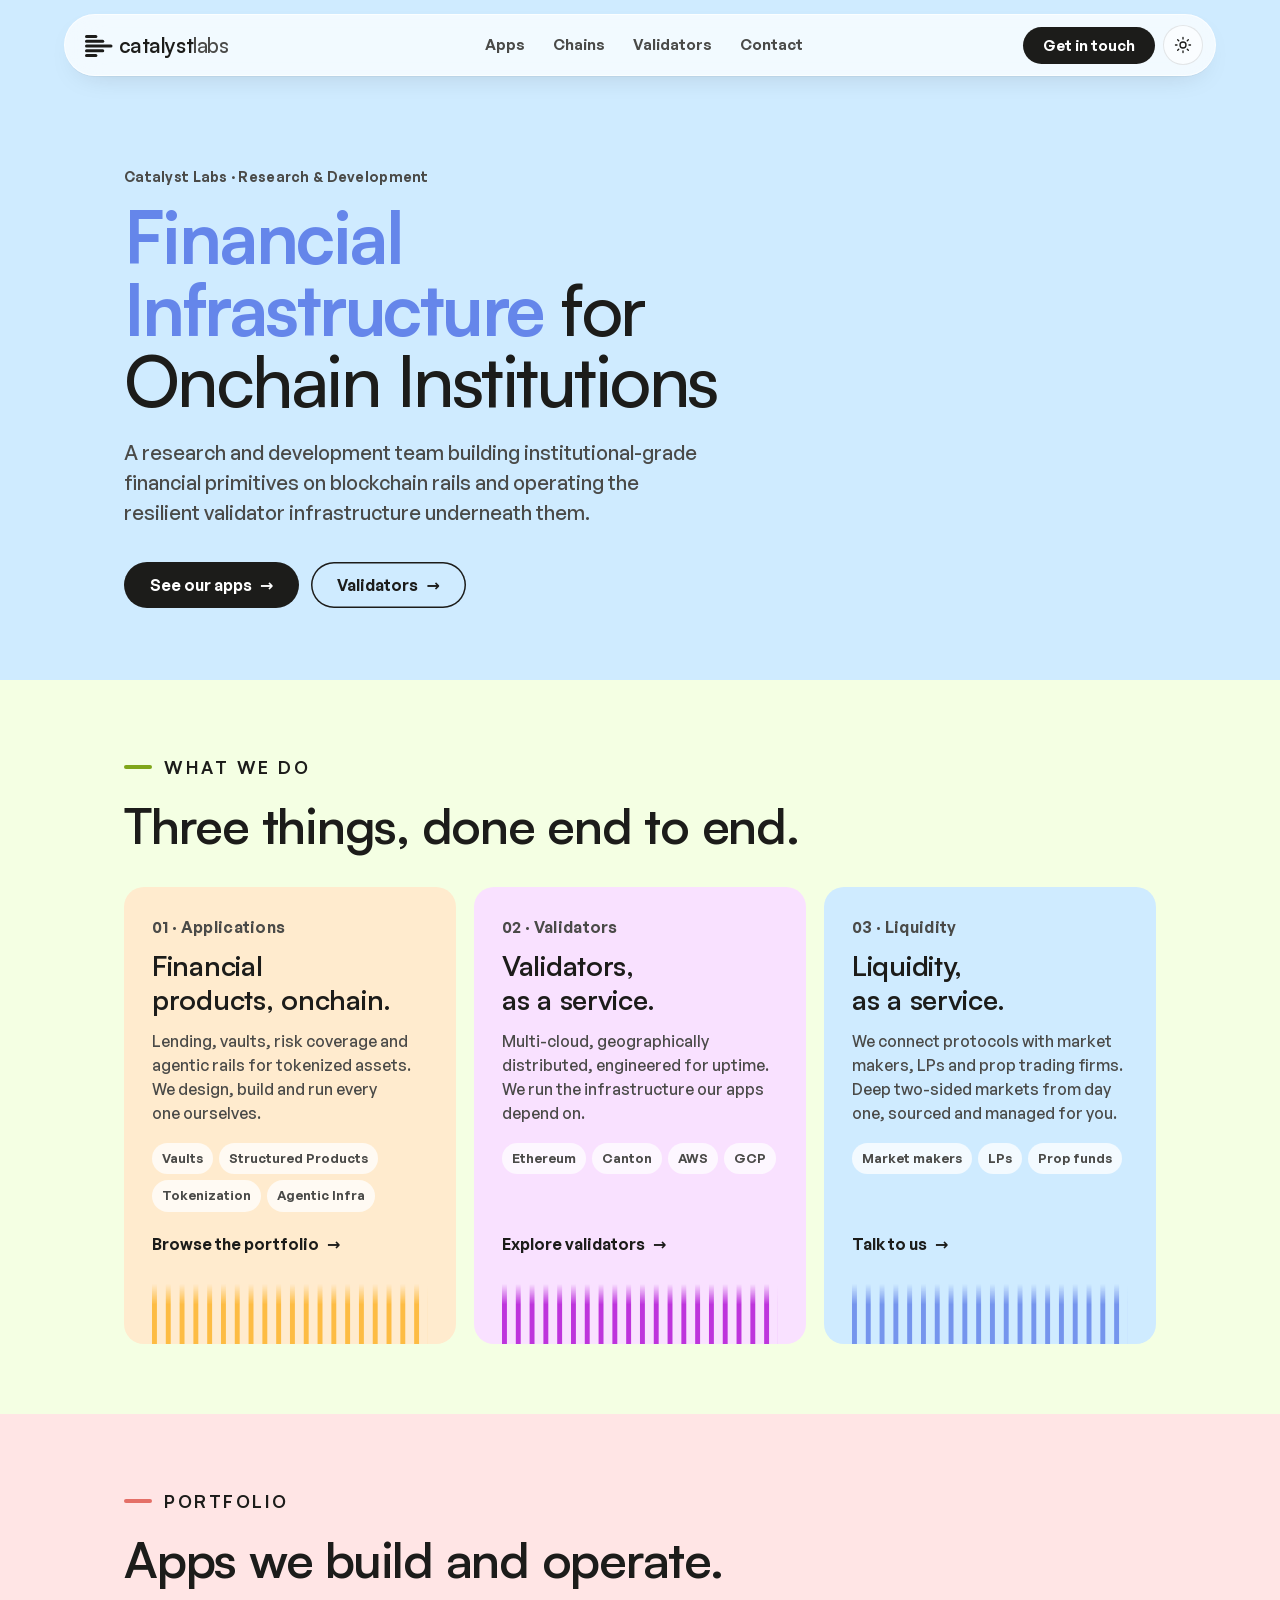
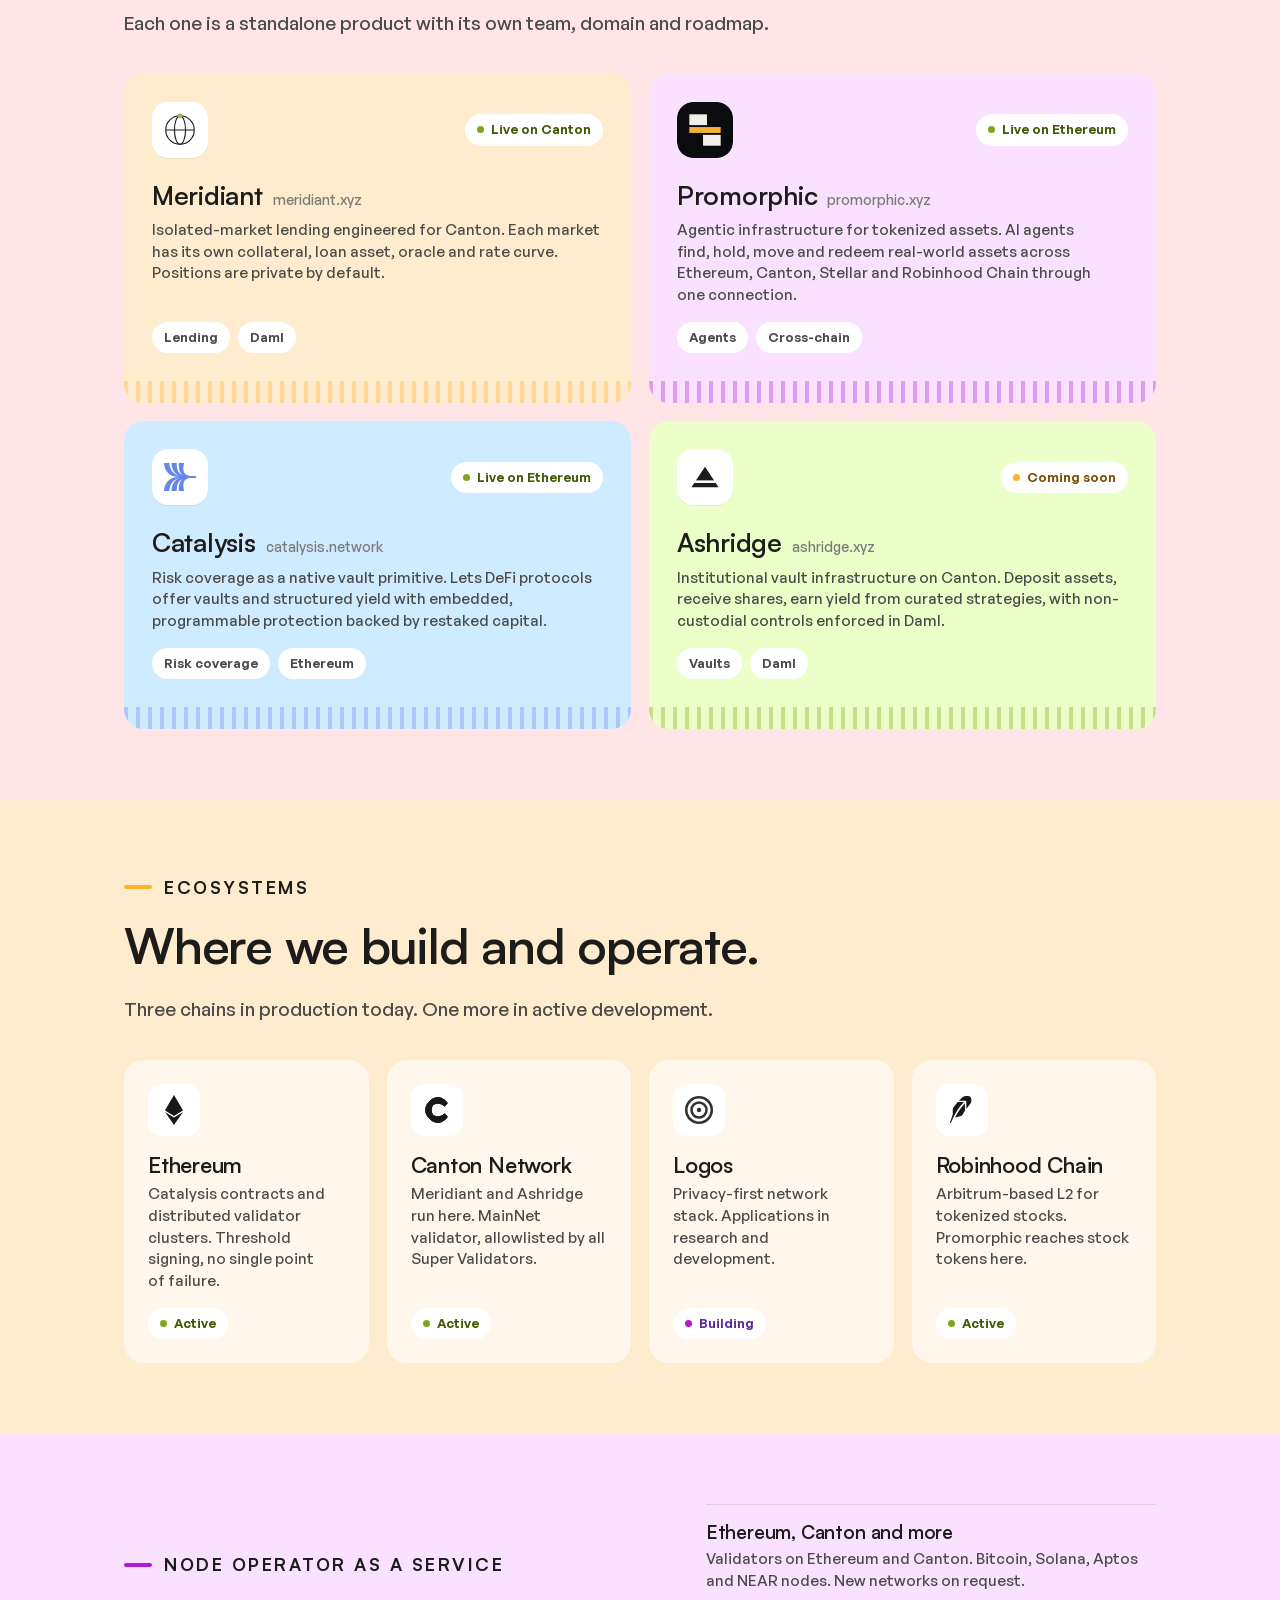
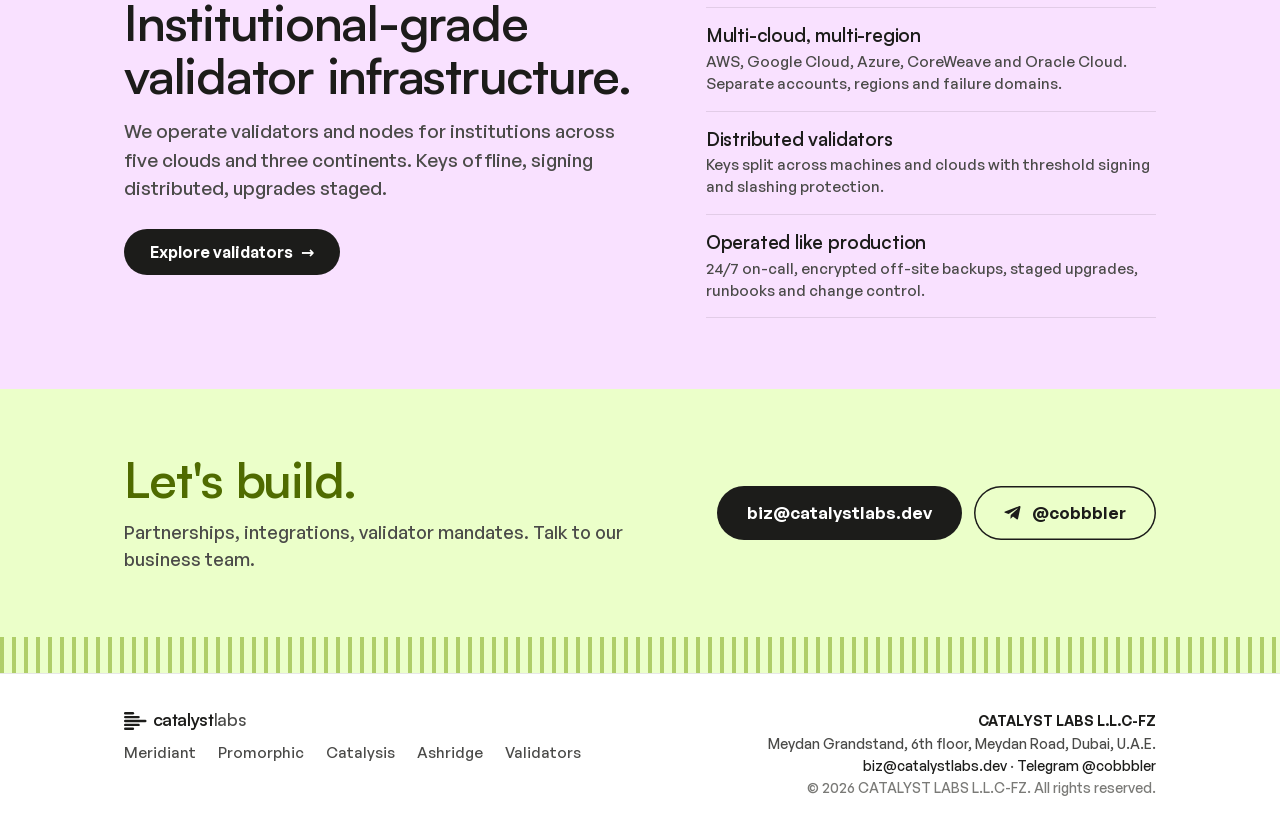
==== commit d735917d: "Contact: add Telegram @cobbbler beside email, and in footer Co-Authored-By: Claude Opus 5.5 <noreply" ====
--- a/index.html
+++ b/index.html
@@ -19,7 +19,7 @@
   <link rel="preload" href="/fonts/Satoshi-Variable.woff2" as="font" type="font/woff2" crossorigin>
   <link rel="preload" href="/fonts/GeneralSans-Variable.woff2" as="font" type="font/woff2" crossorigin>
   <script>(function(){try{var t=localStorage.getItem('theme');if(!t){t=matchMedia('(prefers-color-scheme: dark)').matches?'dark':'light';}document.documentElement.setAttribute('data-theme',t);var m=document.querySelector('meta[name=theme-color]');if(m)m.content=t==='dark'?'#031b62':'#CFEBFF';}catch(e){}})();</script>
-  <link rel="stylesheet" href="/styles.css?v=38">
+  <link rel="stylesheet" href="/styles.css?v=40">
 </head>
 <body>
 
@@ -235,7 +235,10 @@
         <h2>Let's build.</h2>
         <p>Partnerships, integrations, validator mandates. Talk to our business team.</p>
       </div>
-      <a class="btn btn-lg" href="mailto:biz@catalystlabs.dev">biz@catalystlabs.dev</a>
+      <div class="cta-actions">
+        <a class="btn btn-lg" href="mailto:biz@catalystlabs.dev">biz@catalystlabs.dev</a>
+        <a class="btn btn-lg btn-outline btn-tg" href="https://t.me/cobbbler" target="_blank" rel="noopener"><svg class="tg-icon" viewBox="0 0 24 24" aria-hidden="true"><path fill="currentColor" d="M21.94 4.3 18.7 19.6c-.24 1.08-.88 1.35-1.79.84l-4.94-3.64-2.38 2.29c-.26.26-.49.49-1 .49l.36-5.03 9.15-8.27c.4-.36-.09-.55-.62-.2L6.17 13.2 1.3 11.68c-1.06-.33-1.08-1.06.22-1.57l19.04-7.34c.88-.33 1.65.2 1.38 1.53Z"/></svg>@cobbbler</a>
+      </div>
     </div>
     <div class="cta-stripes" aria-hidden="true"></div>
   </section>
@@ -260,7 +263,7 @@
     <div class="footer-legal">
       <p><strong>CATALYST LABS L.L.C-FZ</strong></p>
       <p>Meydan Grandstand, 6th floor, Meydan Road, <span class="nowrap">Dubai, U.A.E.</span></p>
-      <p><a href="mailto:biz@catalystlabs.dev">biz@catalystlabs.dev</a></p>
+      <p><a href="mailto:biz@catalystlabs.dev">biz@catalystlabs.dev</a> · <a href="https://t.me/cobbbler" target="_blank" rel="noopener">Telegram @cobbbler</a></p>
       <p>© 2026 CATALYST LABS L.L.C-FZ. <span class="nowrap">All rights reserved.</span></p>
     </div>
   </div>
--- a/styles.css
+++ b/styles.css
@@ -543,3 +543,11 @@
 .tile p { max-width: 460px; min-height: 0; }
 @supports (grid-template-rows: subgrid) { .tile h3 { align-self: start; } .tile .stripes { margin-top: 32px; } }
 @media (max-width: 560px) { .tiles { grid-template-columns: 1fr; } }
+/* contact: email + Telegram side by side */
+.cta-actions { display: flex; gap: 12px; flex-wrap: wrap; }
+.btn-tg { gap: 10px; }
+.btn-tg .tg-icon { width: 18px; height: 18px; flex-shrink: 0; }
+.cta .btn-outline { color: var(--ink); }
+:root[data-theme="dark"] .cta .btn-outline { color: var(--fg); background: transparent; }
+@media (max-width: 560px) { .cta-actions { width: 100%; flex-direction: column; } .cta-actions .btn-lg { width: 100%; } }
+.cta p { max-width: 560px; text-wrap: pretty; }
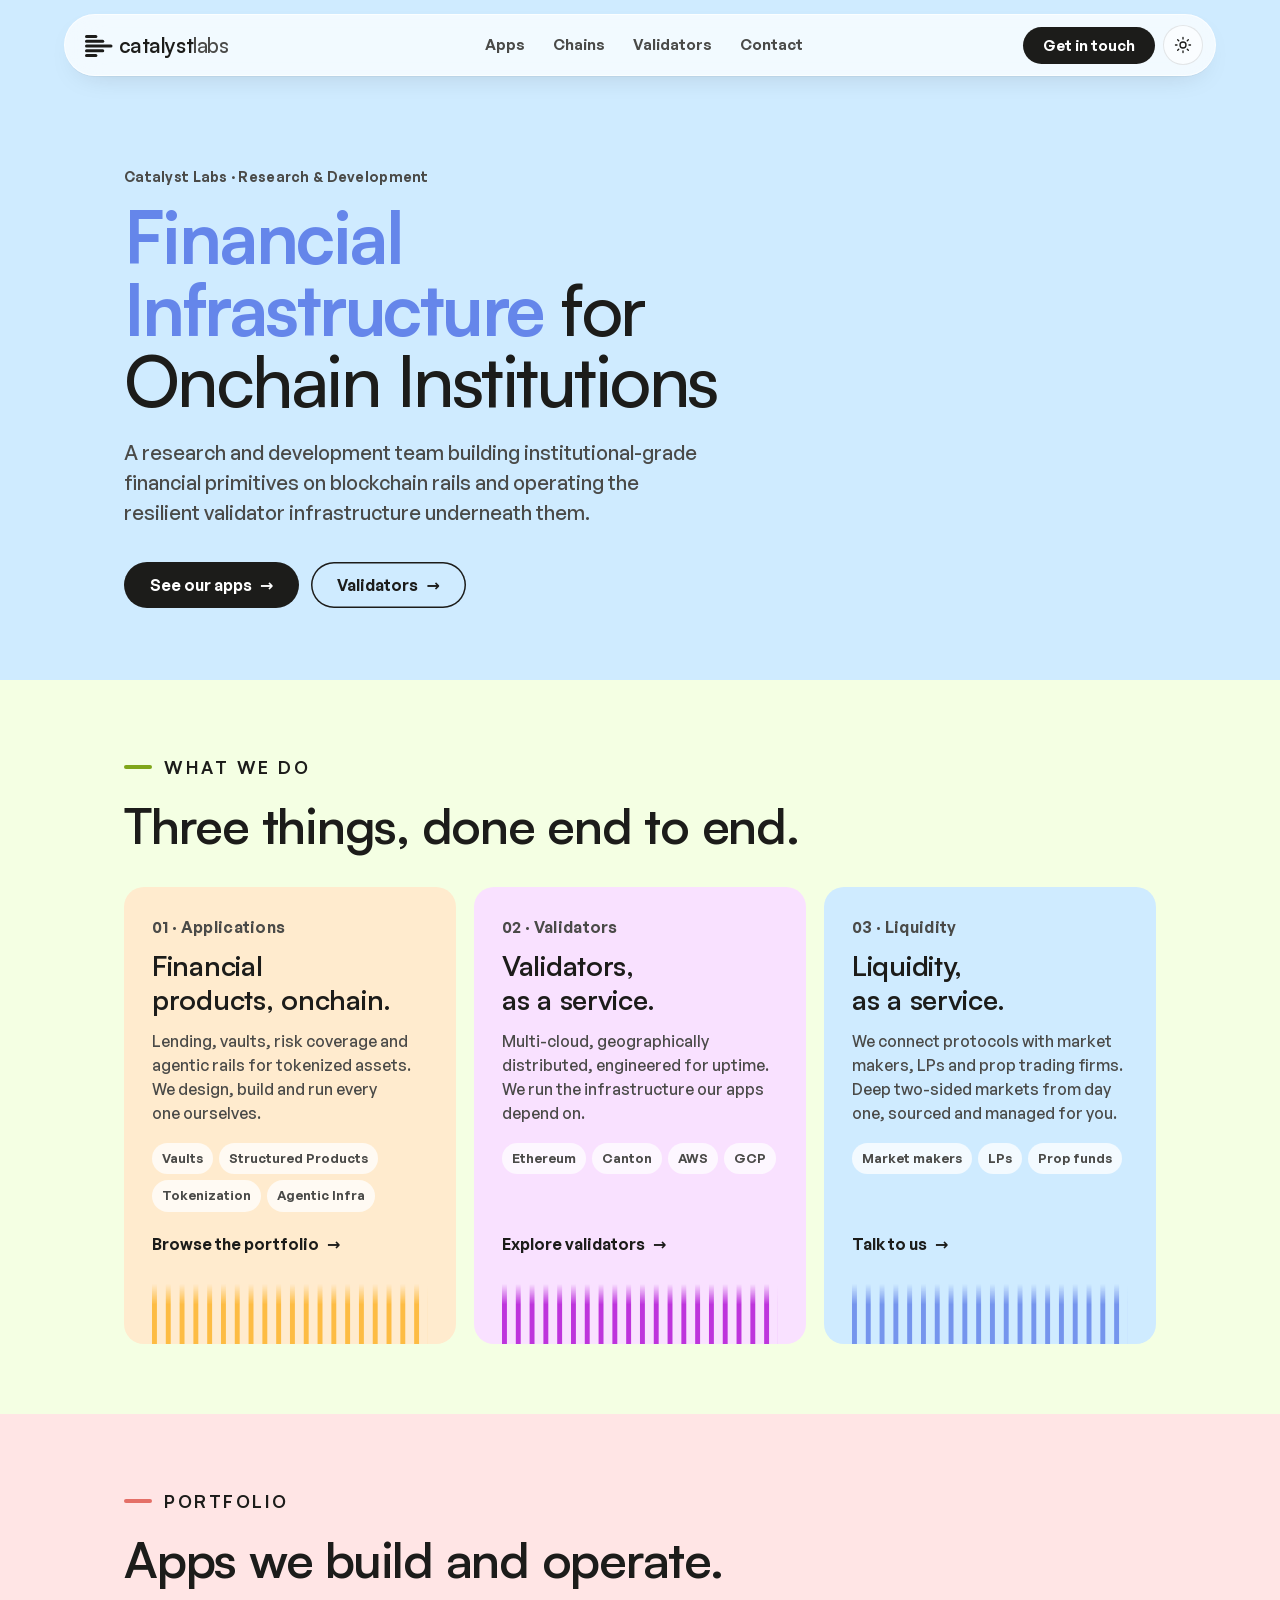
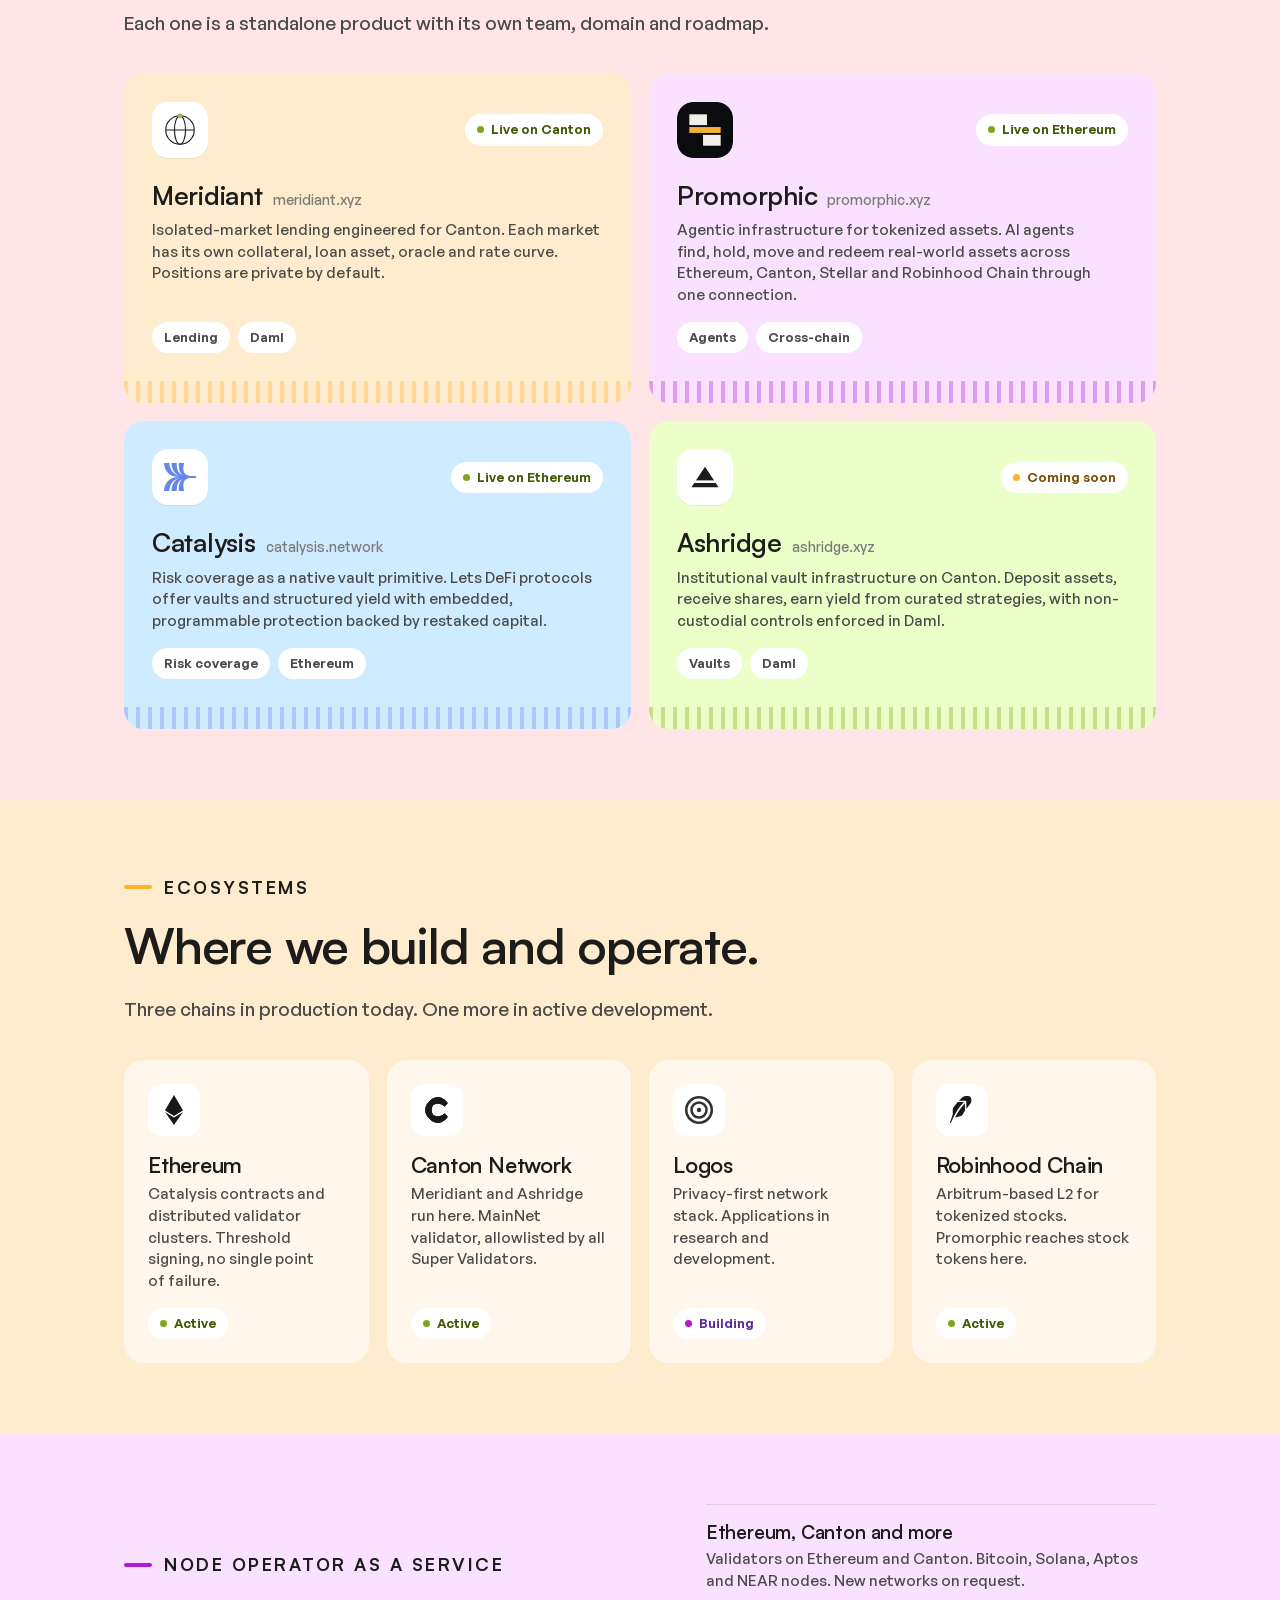
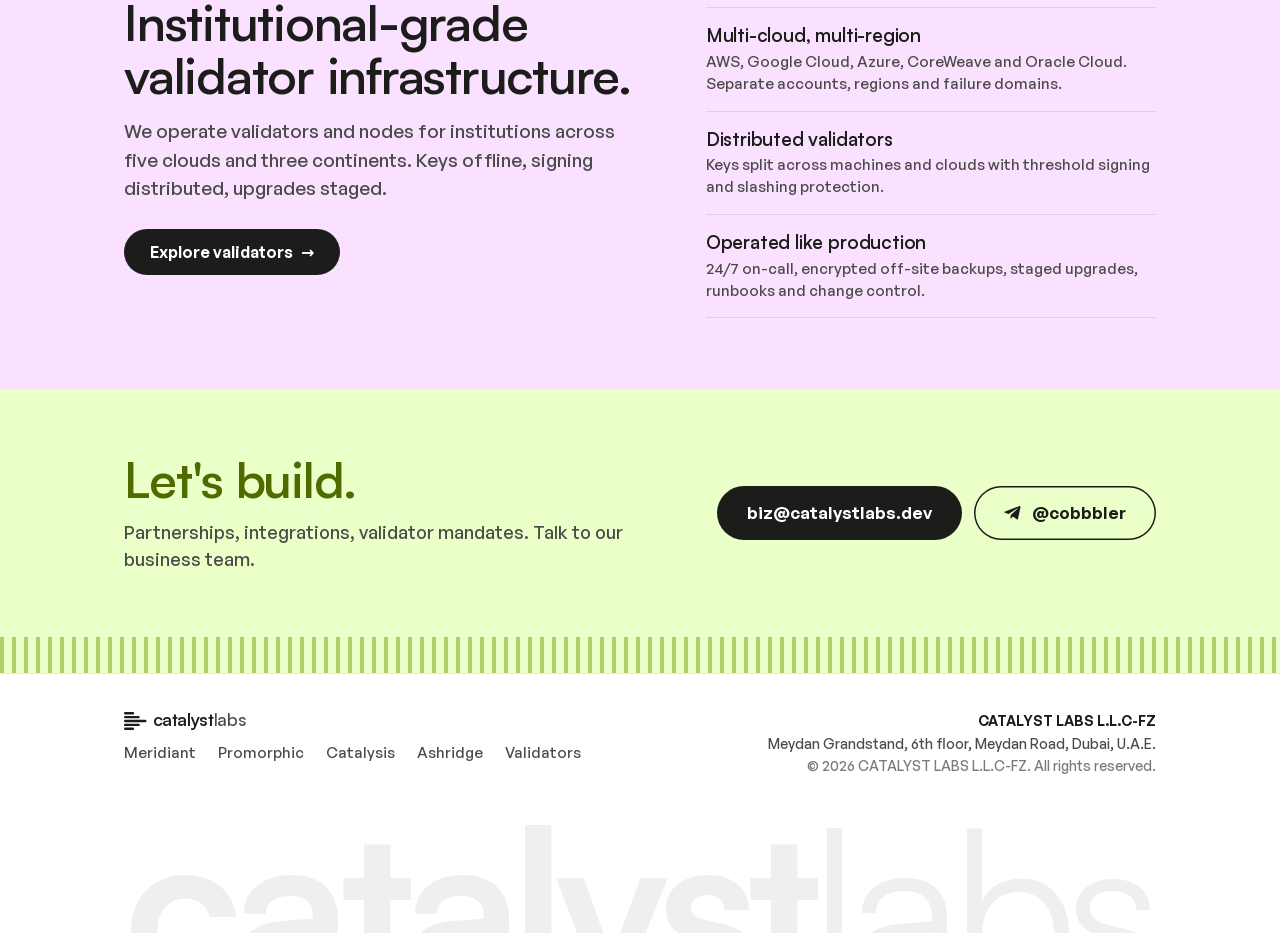
==== commit 25477aaa: "Footer: giant sunken catalystlabs wordmark; drop duplicate contact line Co-Authored-By: Claude Opus " ====
--- a/index.html
+++ b/index.html
@@ -19,7 +19,7 @@
   <link rel="preload" href="/fonts/Satoshi-Variable.woff2" as="font" type="font/woff2" crossorigin>
   <link rel="preload" href="/fonts/GeneralSans-Variable.woff2" as="font" type="font/woff2" crossorigin>
   <script>(function(){try{var t=localStorage.getItem('theme');if(!t){t=matchMedia('(prefers-color-scheme: dark)').matches?'dark':'light';}document.documentElement.setAttribute('data-theme',t);var m=document.querySelector('meta[name=theme-color]');if(m)m.content=t==='dark'?'#031b62':'#CFEBFF';}catch(e){}})();</script>
-  <link rel="stylesheet" href="/styles.css?v=40">
+  <link rel="stylesheet" href="/styles.css?v=43">
 </head>
 <body>
 
@@ -263,10 +263,10 @@
     <div class="footer-legal">
       <p><strong>CATALYST LABS L.L.C-FZ</strong></p>
       <p>Meydan Grandstand, 6th floor, Meydan Road, <span class="nowrap">Dubai, U.A.E.</span></p>
-      <p><a href="mailto:biz@catalystlabs.dev">biz@catalystlabs.dev</a> · <a href="https://t.me/cobbbler" target="_blank" rel="noopener">Telegram @cobbbler</a></p>
       <p>© 2026 CATALYST LABS L.L.C-FZ. <span class="nowrap">All rights reserved.</span></p>
     </div>
   </div>
+  <div class="wrap footer-word-wrap" aria-hidden="true"><div class="footer-word"><span>catalyst</span><em>labs</em></div></div>
 </footer>
 
 <script src="/script.js?v=5"></script>
--- a/styles.css
+++ b/styles.css
@@ -551,3 +551,12 @@
 :root[data-theme="dark"] .cta .btn-outline { color: var(--fg); background: transparent; }
 @media (max-width: 560px) { .cta-actions { width: 100%; flex-direction: column; } .cta-actions .btn-lg { width: 100%; } }
 .cta p { max-width: 560px; text-wrap: pretty; }
+/* footer: giant sunken wordmark, cut at 50% */
+.footer { overflow: hidden; }
+.footer-word-wrap { --fw: min(calc((100vw - 2 * var(--gutter)) / 4.78), calc((var(--max) - 2 * var(--gutter)) / 4.78)); }
+.footer-word { font-family: var(--sans); font-size: var(--fw); line-height: 1; letter-spacing: -0.045em; white-space: nowrap; color: rgba(28,28,26,.07); height: calc(var(--fw) * .497); overflow: hidden; user-select: none; }
+.footer-word span, .footer-word em { position: relative; top: calc(var(--fw) * -0.14); }
+.footer-word-wrap { margin-top: 12px; }
+.footer-word span { font-weight: 700; }
+.footer-word em { font-style: normal; font-weight: 400; }
+:root[data-theme="dark"] .footer-word { color: rgba(255,255,255,.07); }
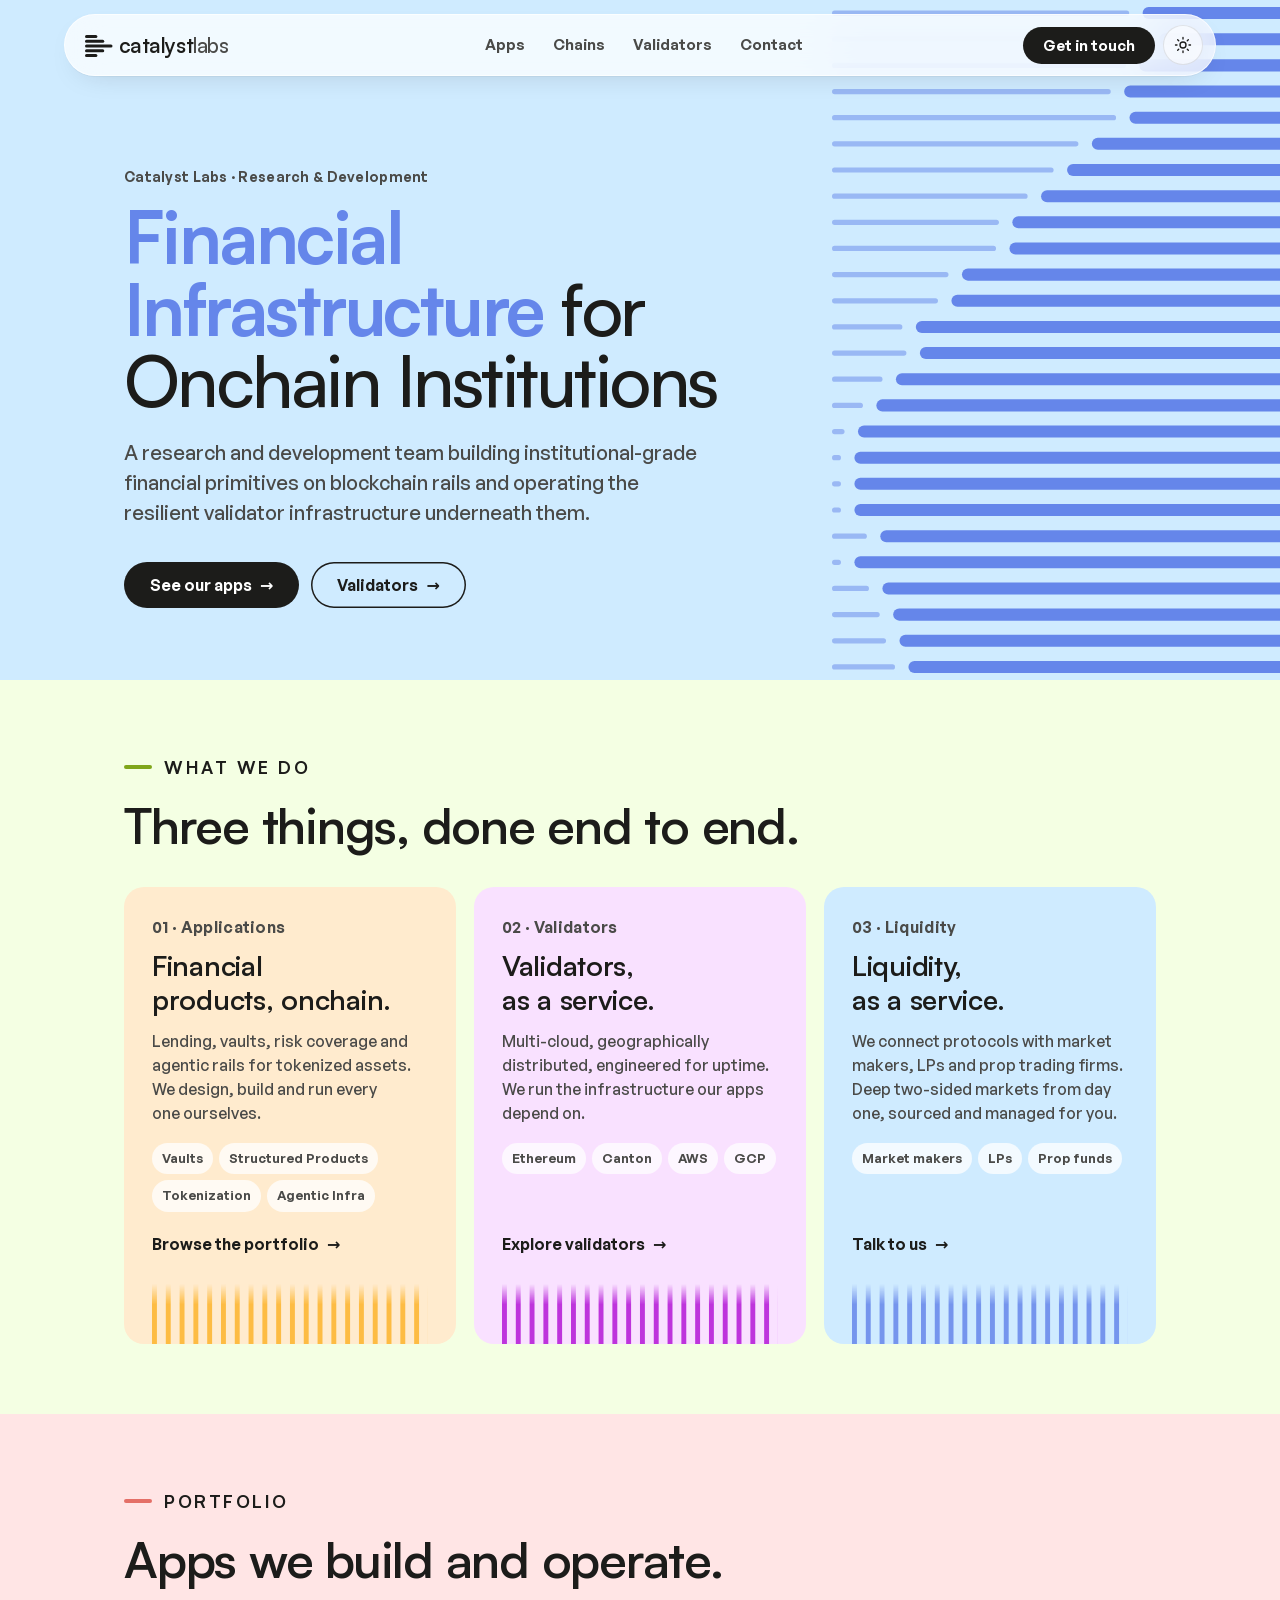
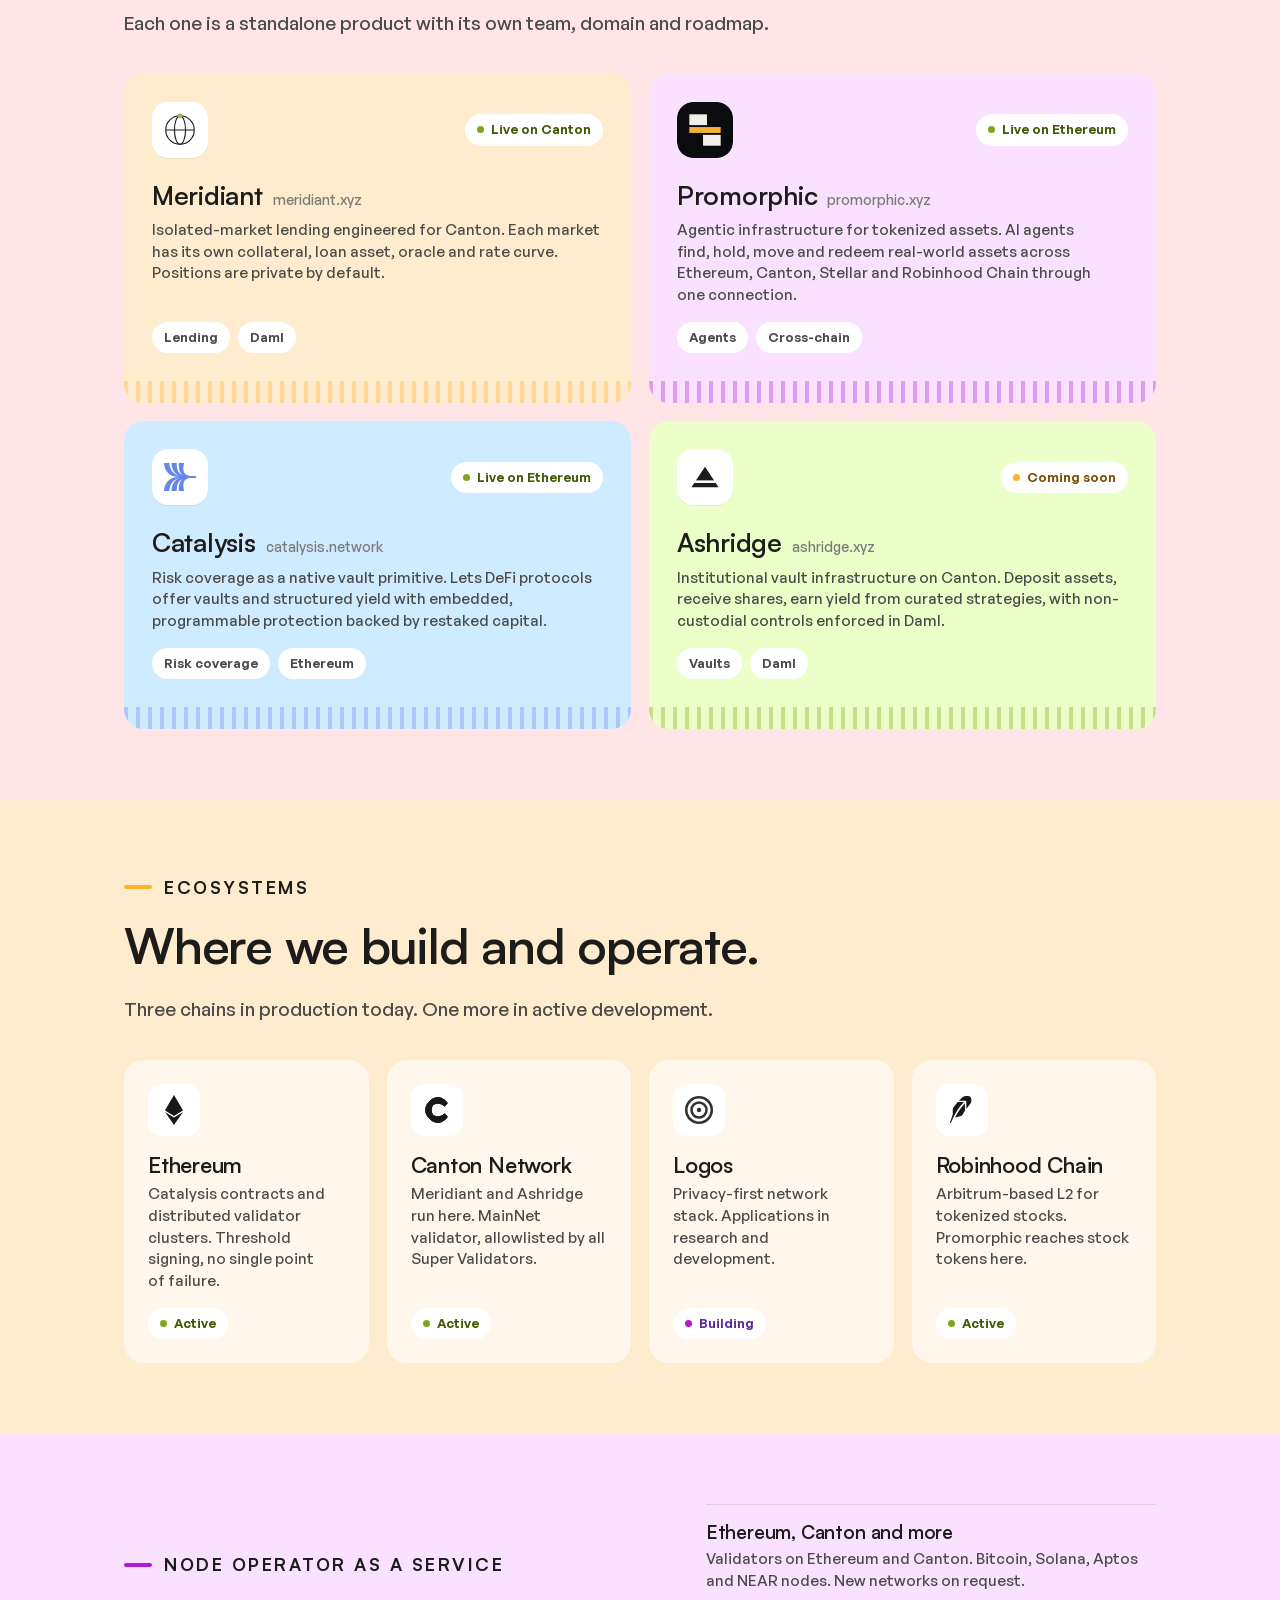
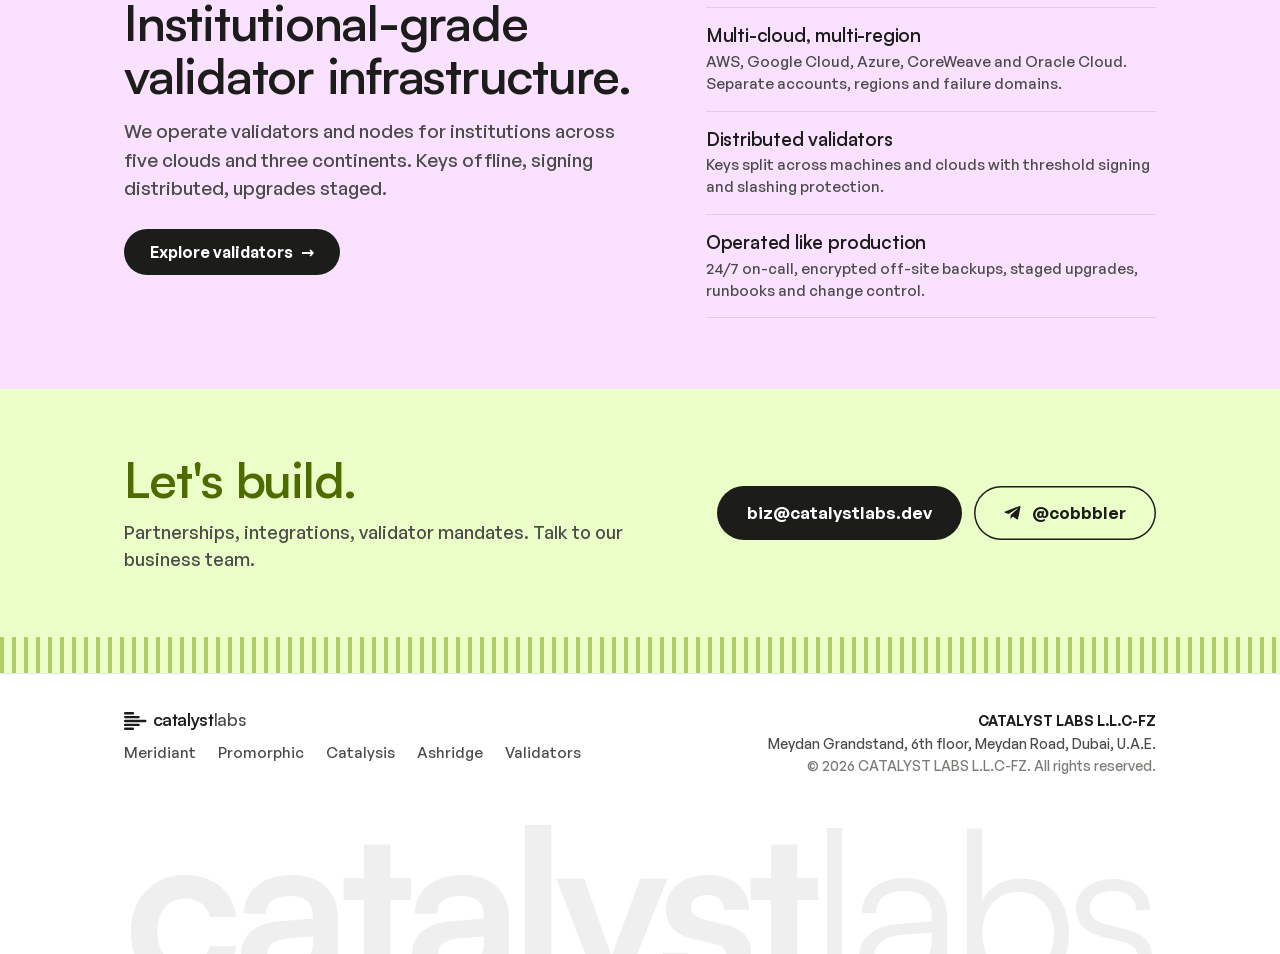
==== commit 67afc77d: "Footer wordmark: show 70% Co-Authored-By: Claude Opus 5.5 <noreply@anthropic.com>" ====
--- a/index.html
+++ b/index.html
@@ -19,7 +19,7 @@
   <link rel="preload" href="/fonts/Satoshi-Variable.woff2" as="font" type="font/woff2" crossorigin>
   <link rel="preload" href="/fonts/GeneralSans-Variable.woff2" as="font" type="font/woff2" crossorigin>
   <script>(function(){try{var t=localStorage.getItem('theme');if(!t){t=matchMedia('(prefers-color-scheme: dark)').matches?'dark':'light';}document.documentElement.setAttribute('data-theme',t);var m=document.querySelector('meta[name=theme-color]');if(m)m.content=t==='dark'?'#031b62':'#CFEBFF';}catch(e){}})();</script>
-  <link rel="stylesheet" href="/styles.css?v=43">
+  <link rel="stylesheet" href="/styles.css?v=44">
 </head>
 <body>
 
--- a/styles.css
+++ b/styles.css
@@ -554,7 +554,7 @@
 /* footer: giant sunken wordmark, cut at 50% */
 .footer { overflow: hidden; }
 .footer-word-wrap { --fw: min(calc((100vw - 2 * var(--gutter)) / 4.78), calc((var(--max) - 2 * var(--gutter)) / 4.78)); }
-.footer-word { font-family: var(--sans); font-size: var(--fw); line-height: 1; letter-spacing: -0.045em; white-space: nowrap; color: rgba(28,28,26,.07); height: calc(var(--fw) * .497); overflow: hidden; user-select: none; }
+.footer-word { font-family: var(--sans); font-size: var(--fw); line-height: 1; letter-spacing: -0.045em; white-space: nowrap; color: rgba(28,28,26,.07); height: calc(var(--fw) * .596); overflow: hidden; user-select: none; }
 .footer-word span, .footer-word em { position: relative; top: calc(var(--fw) * -0.14); }
 .footer-word-wrap { margin-top: 12px; }
 .footer-word span { font-weight: 700; }
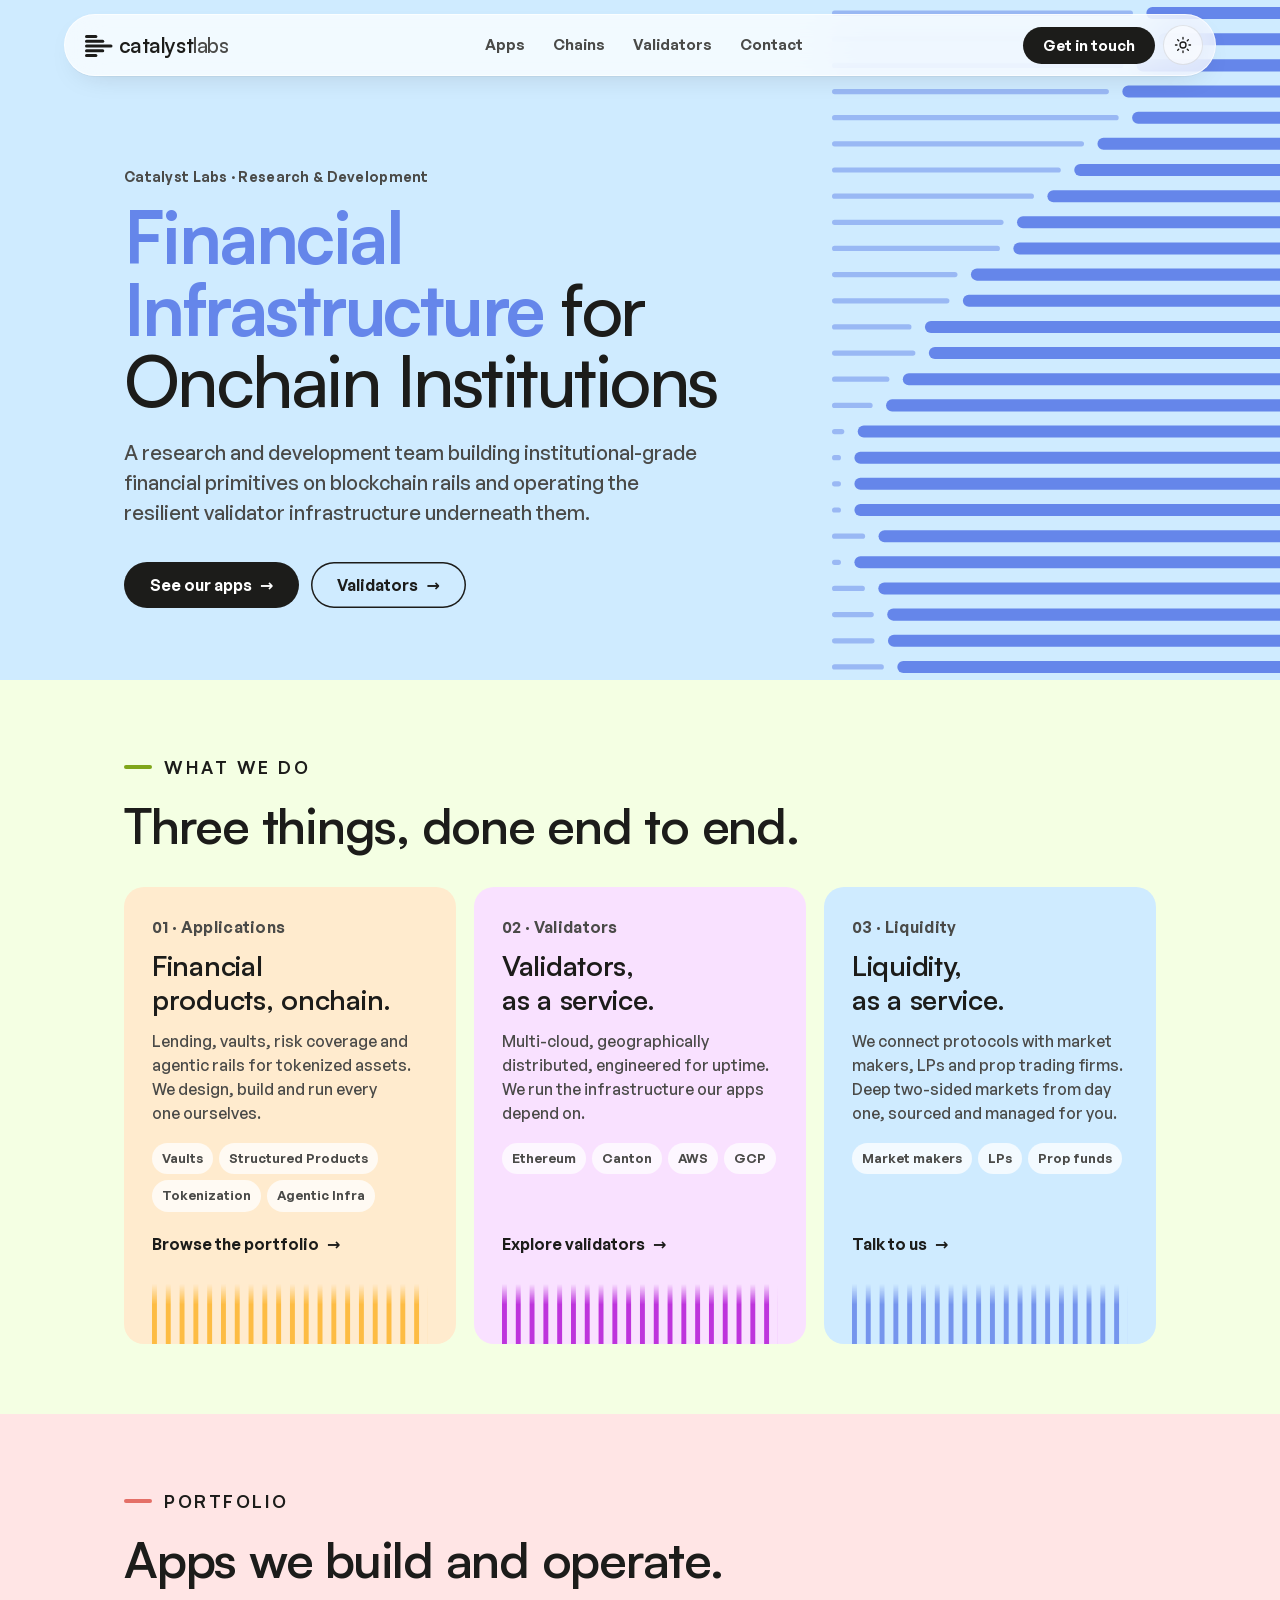
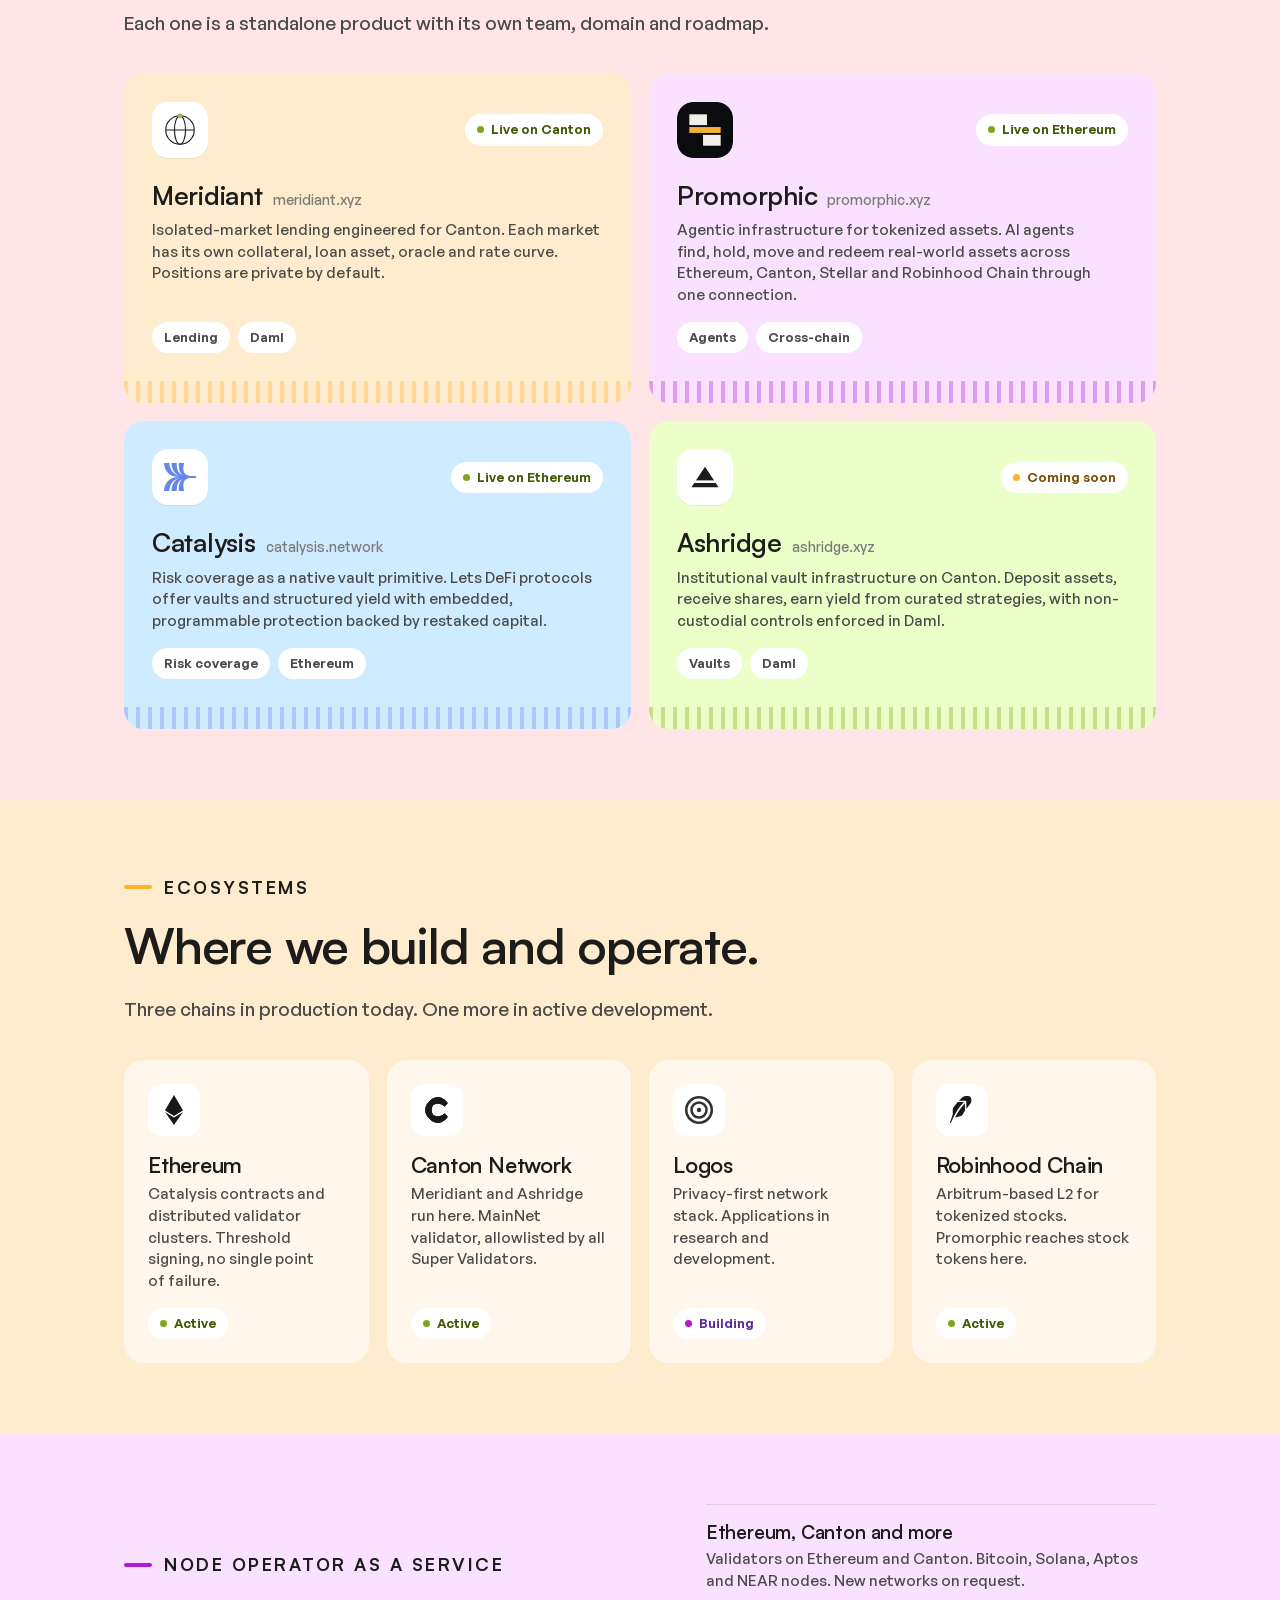
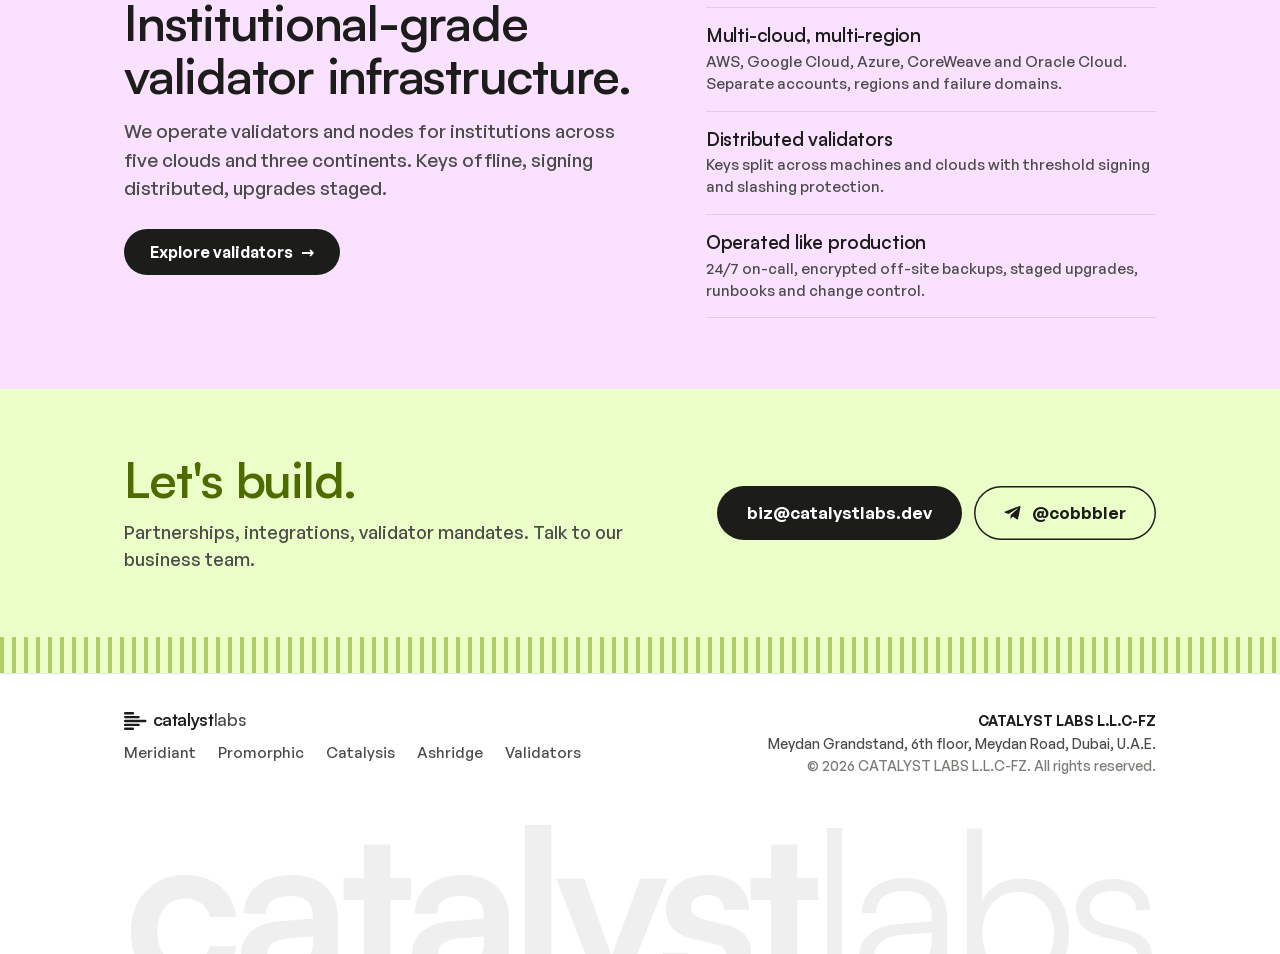
==== commit 3401a005: "Link preview: We build financial infrastructure for onchain institutions. Co-Authored-By: Claude Opu" ====
--- a/index.html
+++ b/index.html
@@ -4,12 +4,12 @@
   <meta charset="utf-8">
   <meta name="viewport" content="width=device-width, initial-scale=1">
   <title>Catalyst Labs — Financial Infrastructure for Onchain Institutions</title>
-  <meta name="description" content="Financial Infrastructure for Onchain Institutions. R&amp;D firm">
-  <meta property="og:title" content="Financial Infrastructure for Onchain Institutions">
+  <meta name="description" content="We build financial infrastructure for onchain institutions. R&amp;D firm">
+  <meta property="og:title" content="We build financial infrastructure for onchain institutions.">
   <meta property="og:description" content="R&amp;D firm">
   <meta property="og:site_name" content="Catalyst Labs">
   <meta name="twitter:card" content="summary">
-  <meta name="twitter:title" content="Financial Infrastructure for Onchain Institutions">
+  <meta name="twitter:title" content="We build financial infrastructure for onchain institutions.">
   <meta name="twitter:description" content="R&amp;D firm">
   <meta property="og:type" content="website">
   <meta property="og:url" content="https://catalystlabs.dev/">
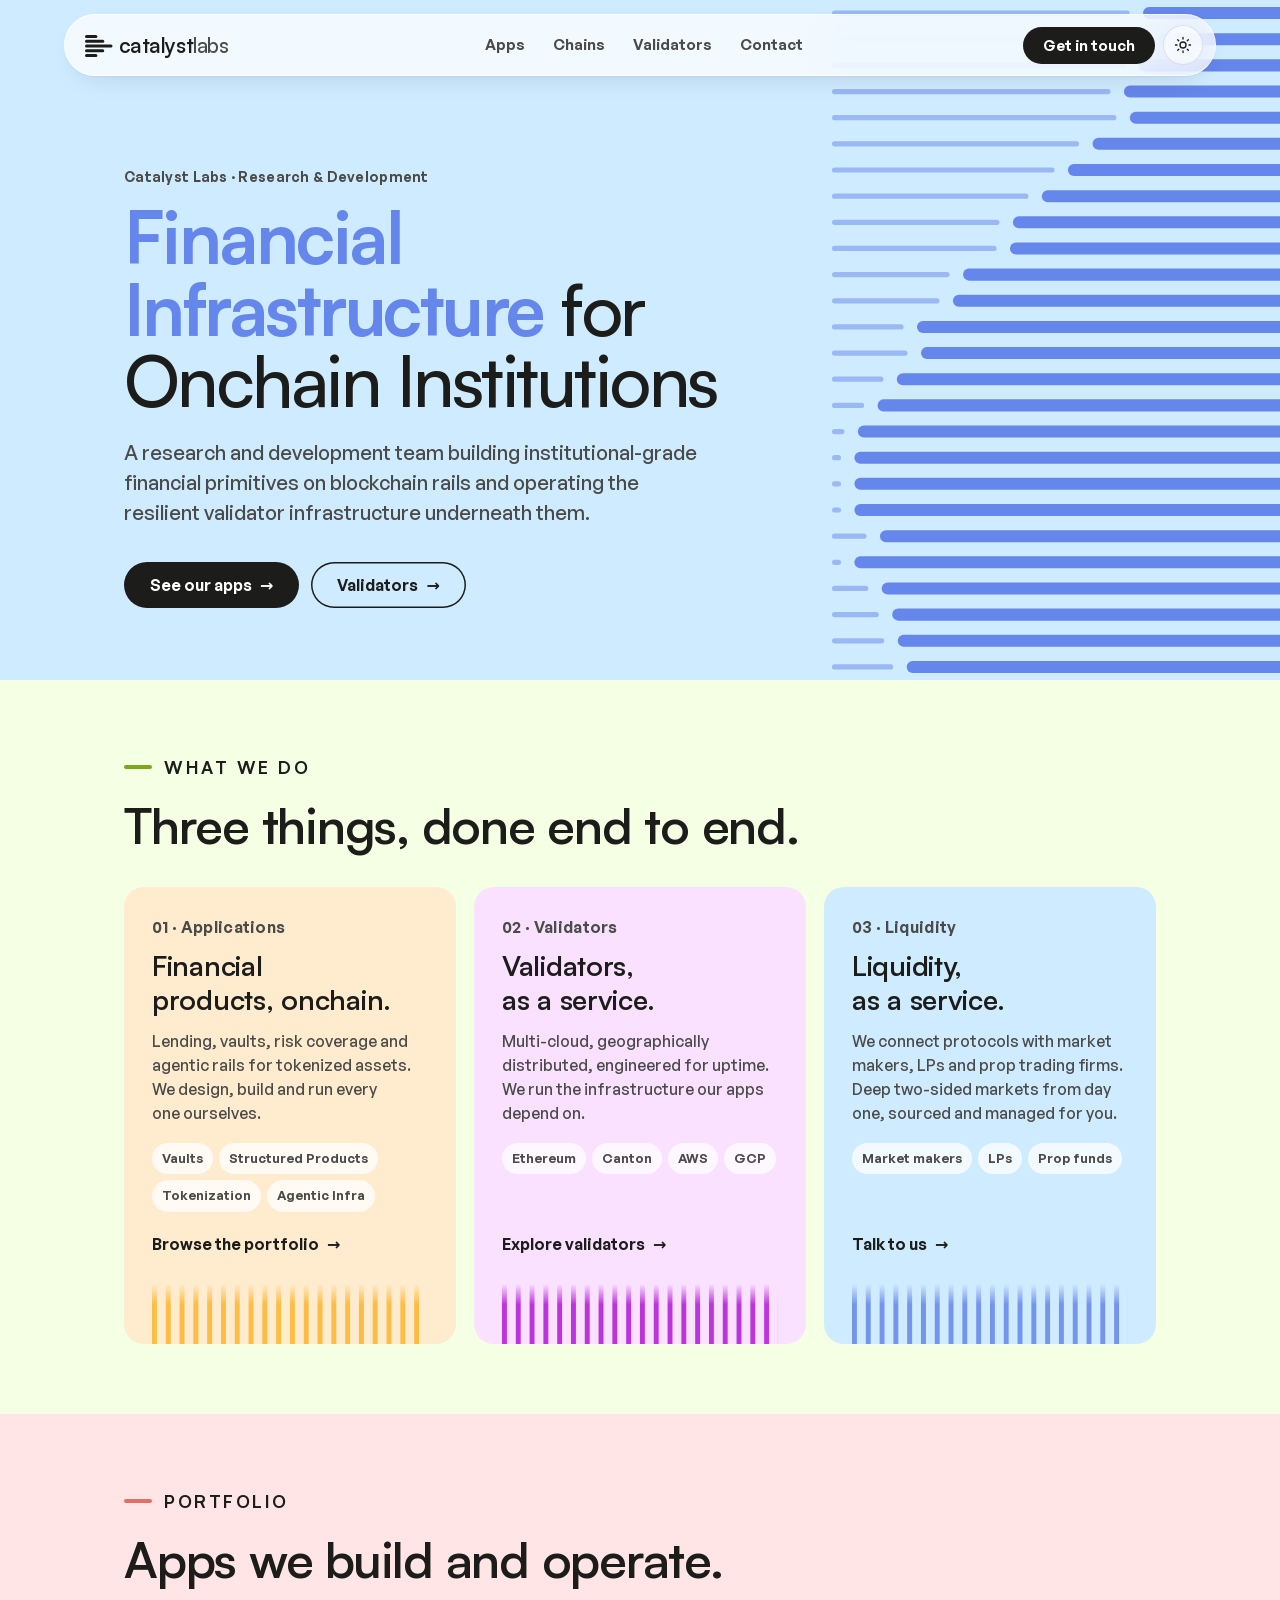
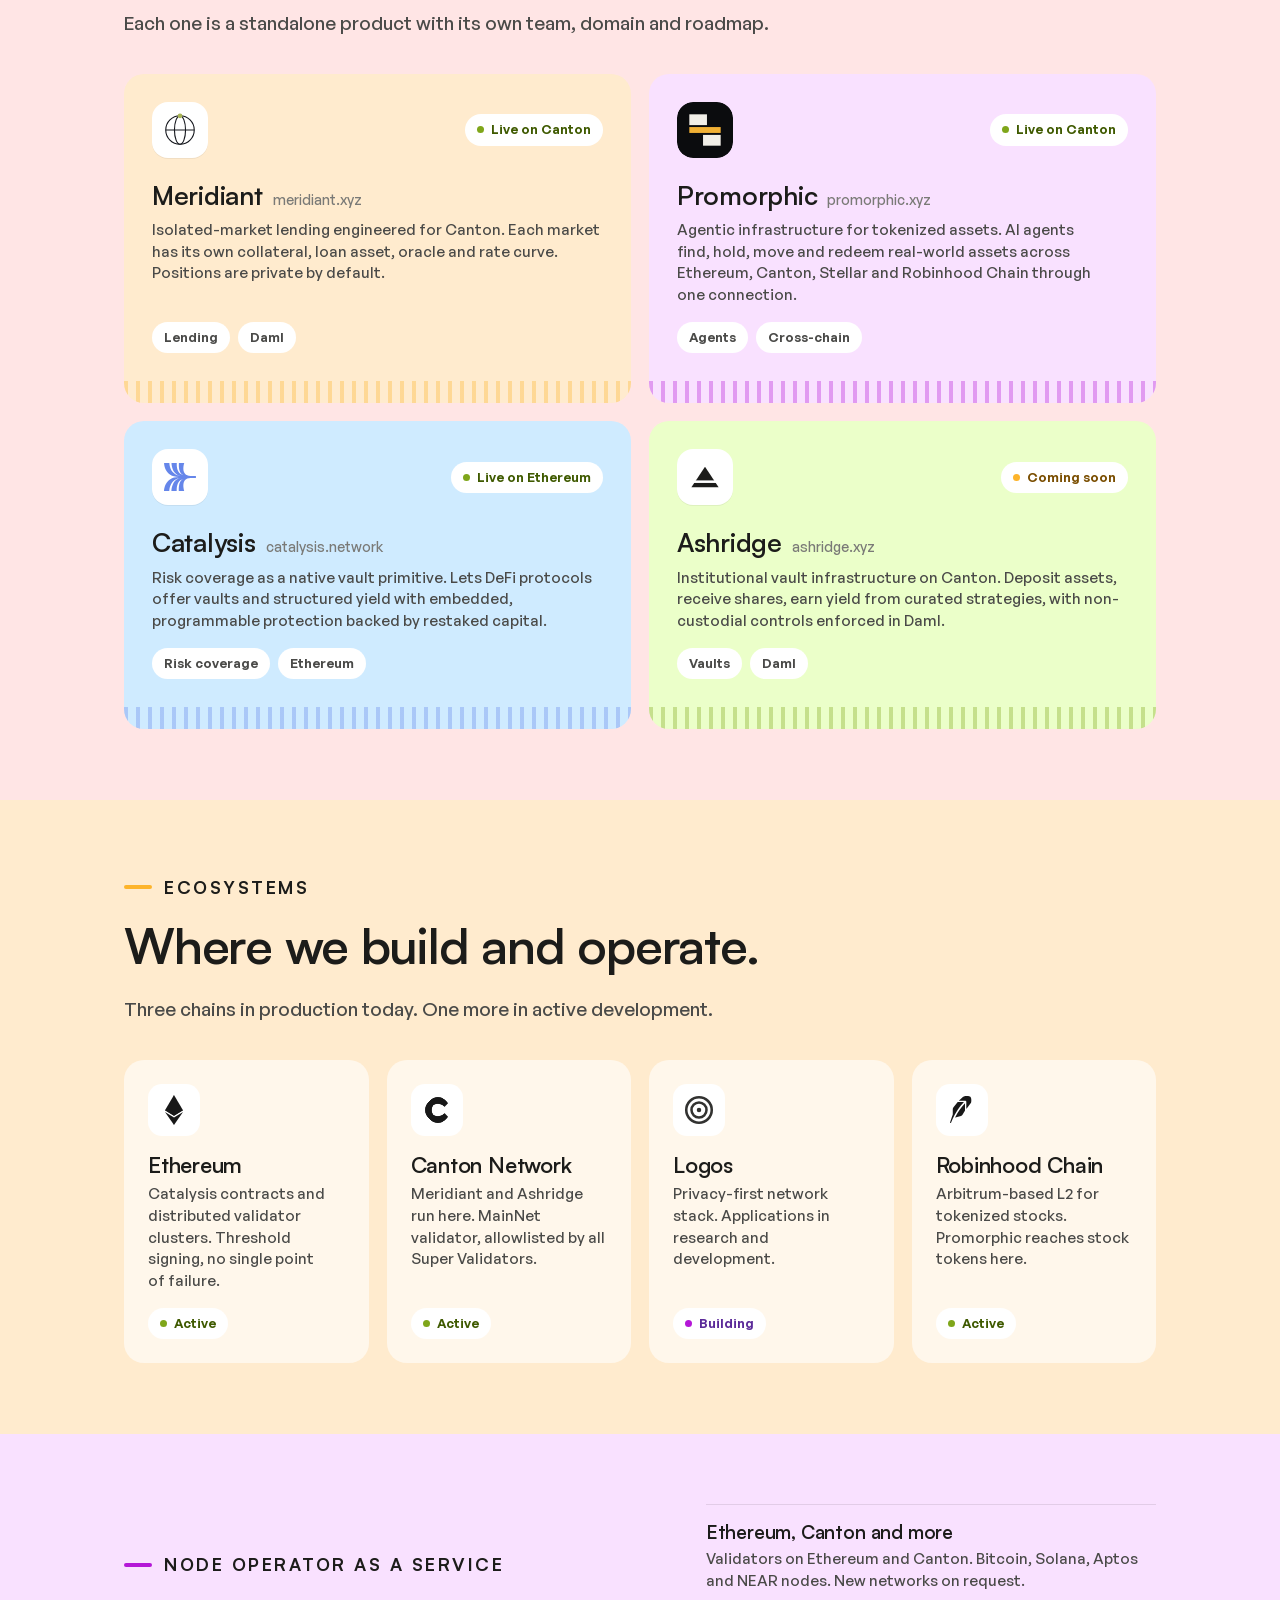
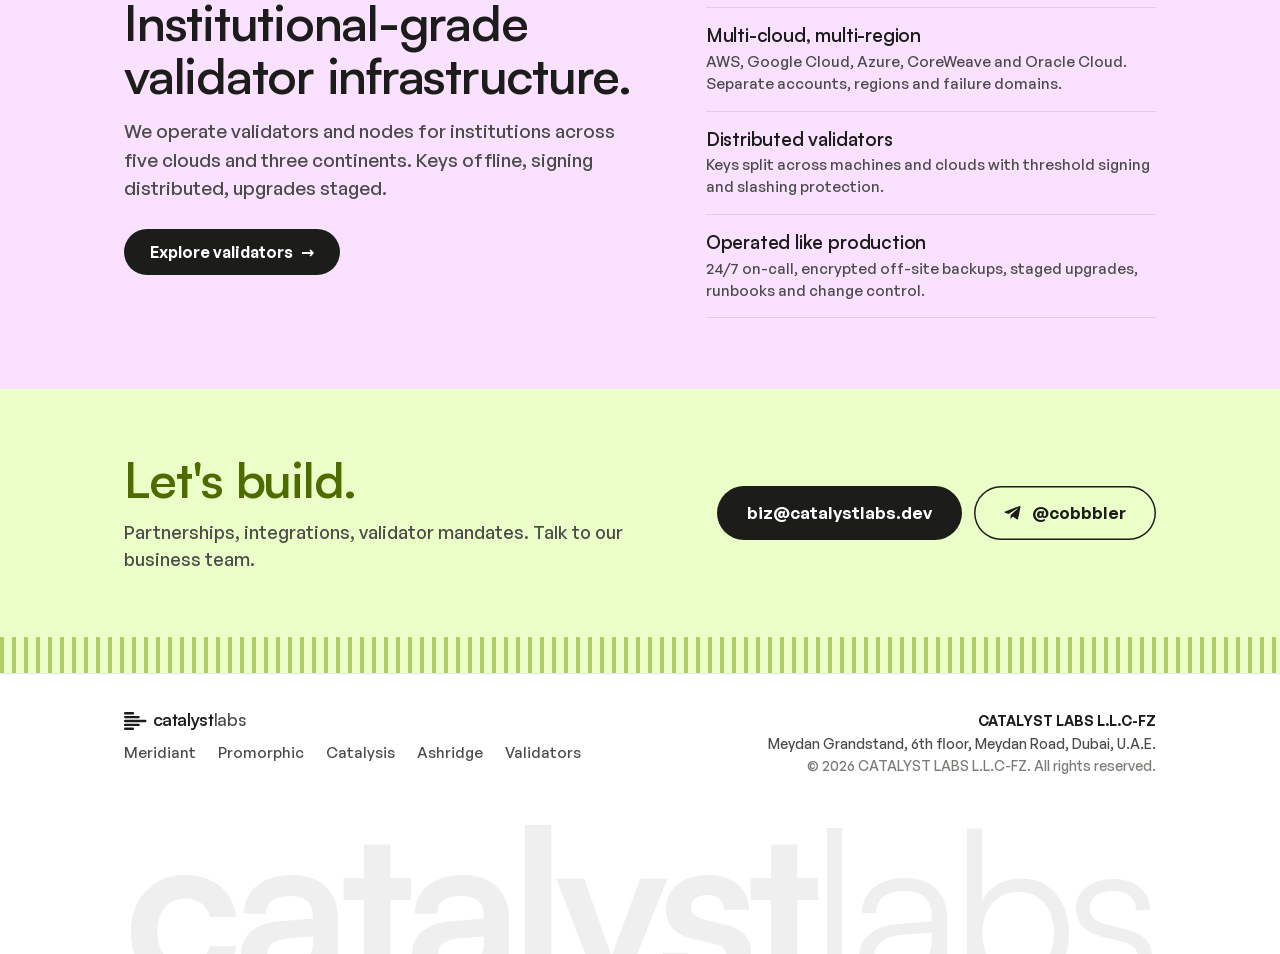
==== commit 96015c95: "Promorphic: Live on Canton Co-Authored-By: Claude Opus 5.5 <noreply@anthropic.com>" ====
--- a/index.html
+++ b/index.html
@@ -129,7 +129,7 @@
         <a class="app c-purple" href="https://promorphic.xyz" target="_blank" rel="noopener">
           <div class="app-top">
             <div class="app-logo app-logo-tile"><img src="/assets/promorphic-tile.svg" alt="Promorphic"></div>
-            <span class="pill live">Live on Ethereum</span>
+            <span class="pill live">Live on Canton</span>
           </div>
           <div class="app-body">
             <h3>Promorphic <small>promorphic.xyz</small></h3>
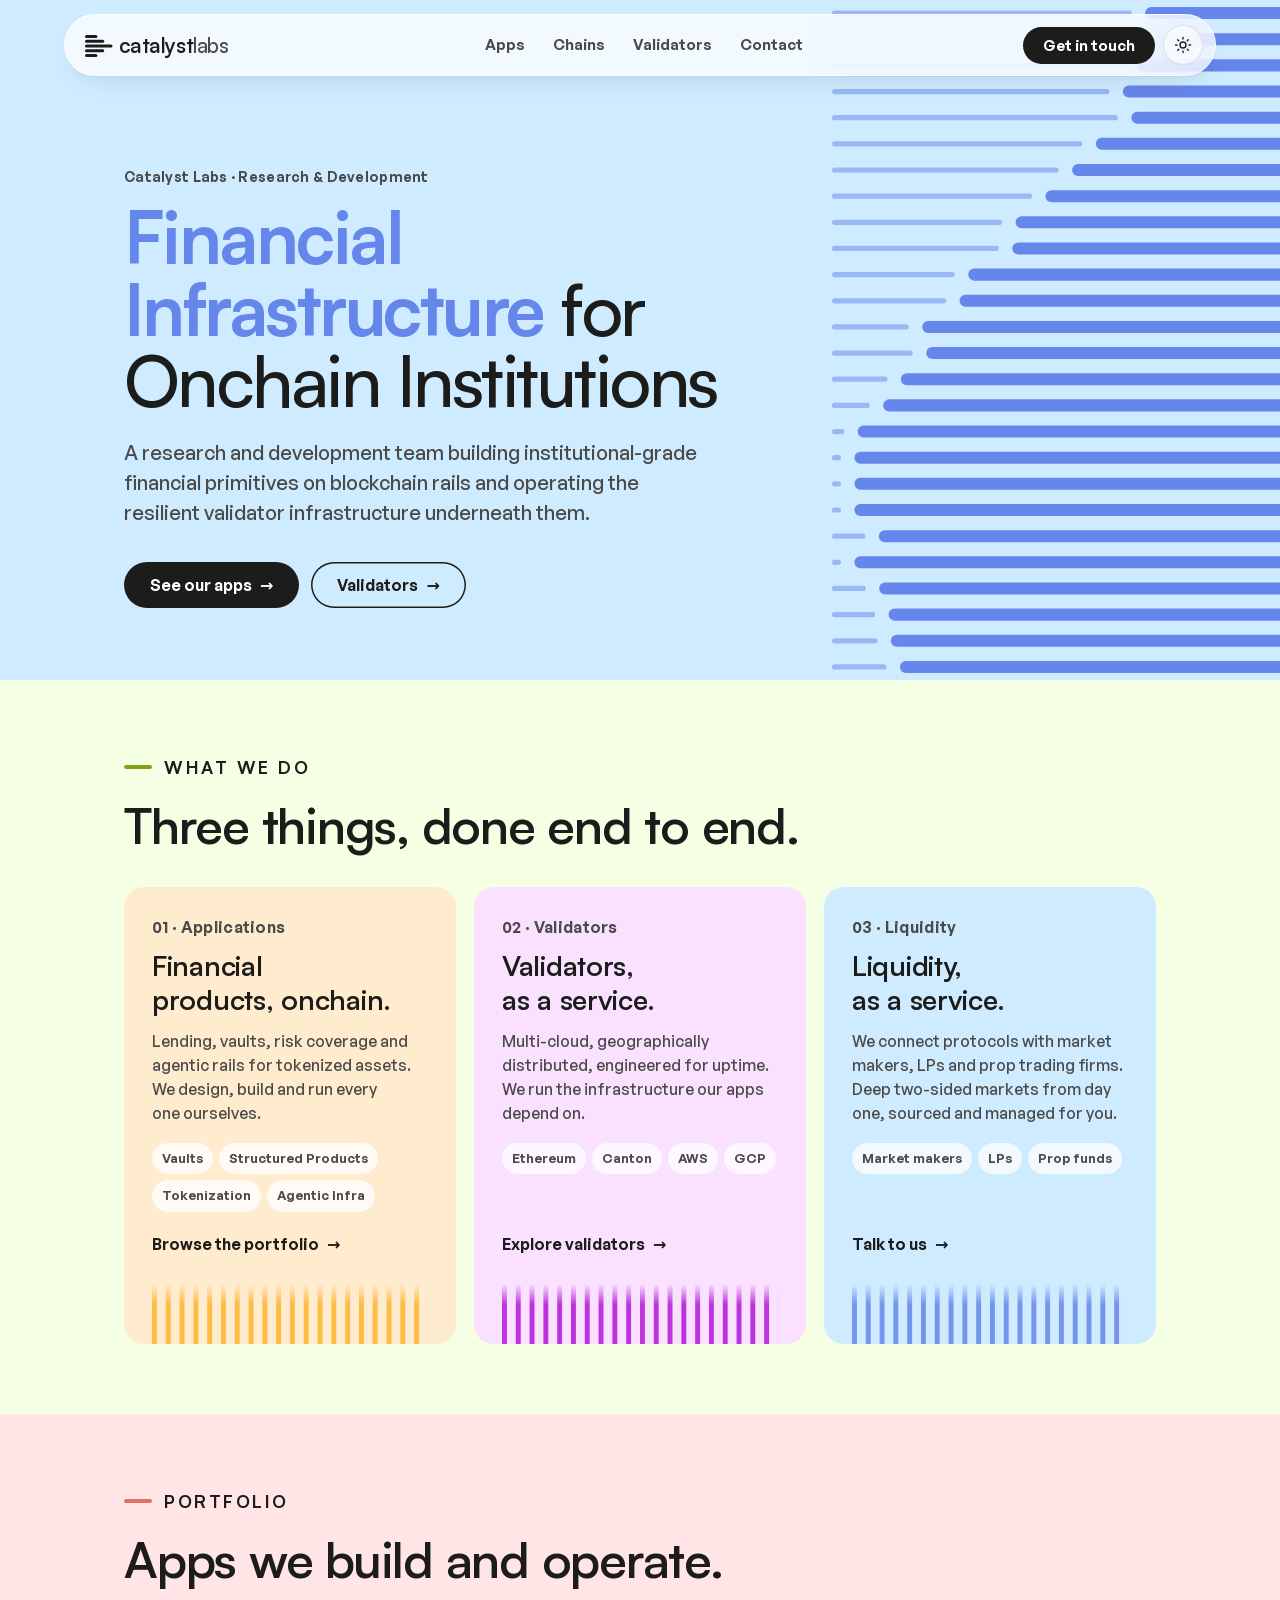
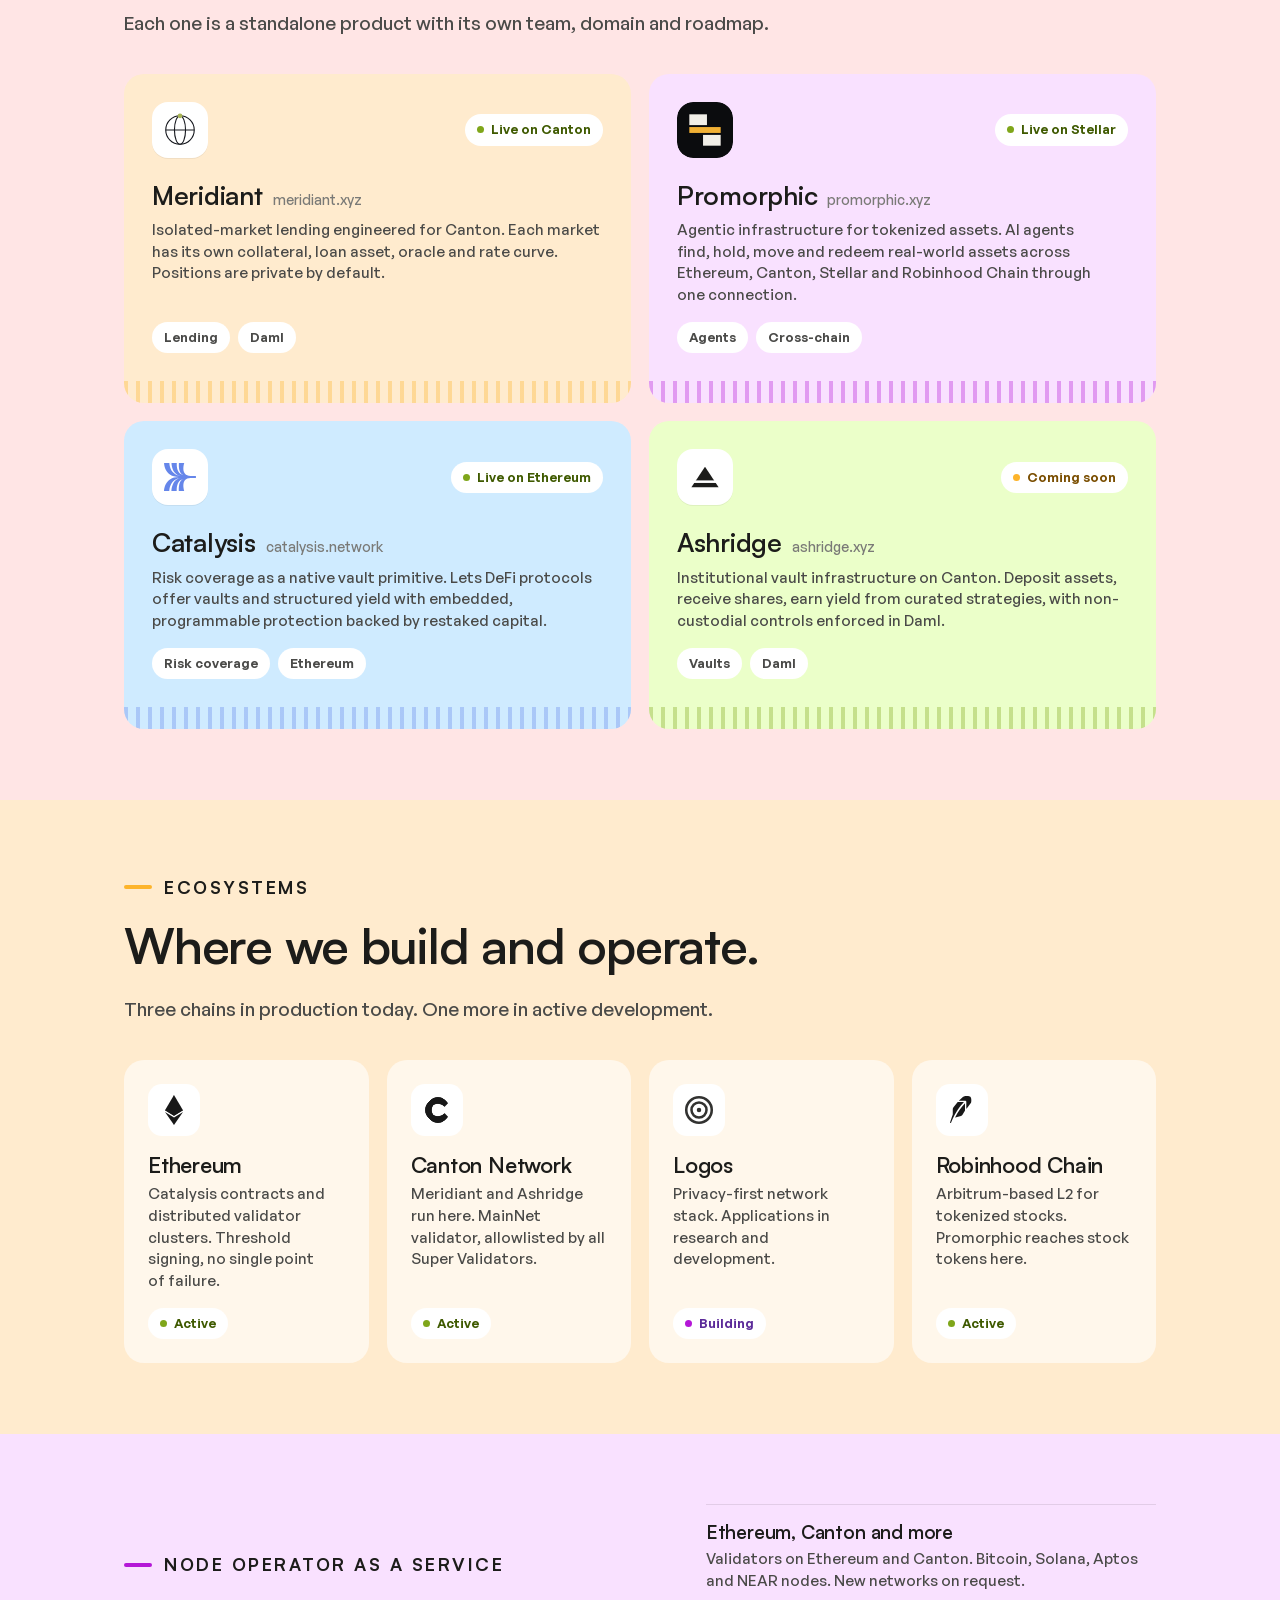
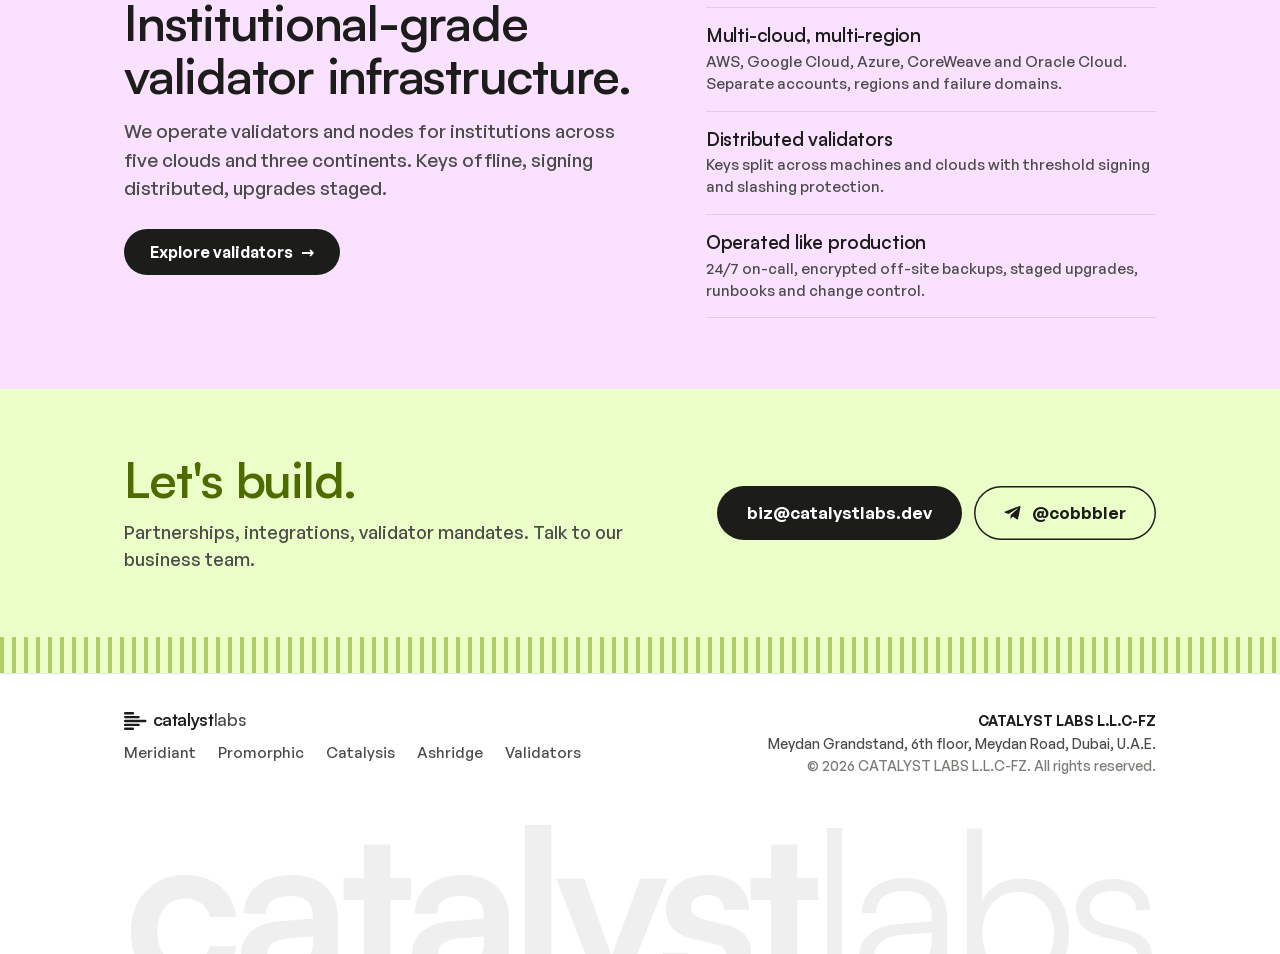
==== commit 881e4436: "Promorphic: Live on Stellar Co-Authored-By: Claude Opus 5.5 <noreply@anthropic.com>" ====
--- a/index.html
+++ b/index.html
@@ -129,7 +129,7 @@
         <a class="app c-purple" href="https://promorphic.xyz" target="_blank" rel="noopener">
           <div class="app-top">
             <div class="app-logo app-logo-tile"><img src="/assets/promorphic-tile.svg" alt="Promorphic"></div>
-            <span class="pill live">Live on Canton</span>
+            <span class="pill live">Live on Stellar</span>
           </div>
           <div class="app-body">
             <h3>Promorphic <small>promorphic.xyz</small></h3>
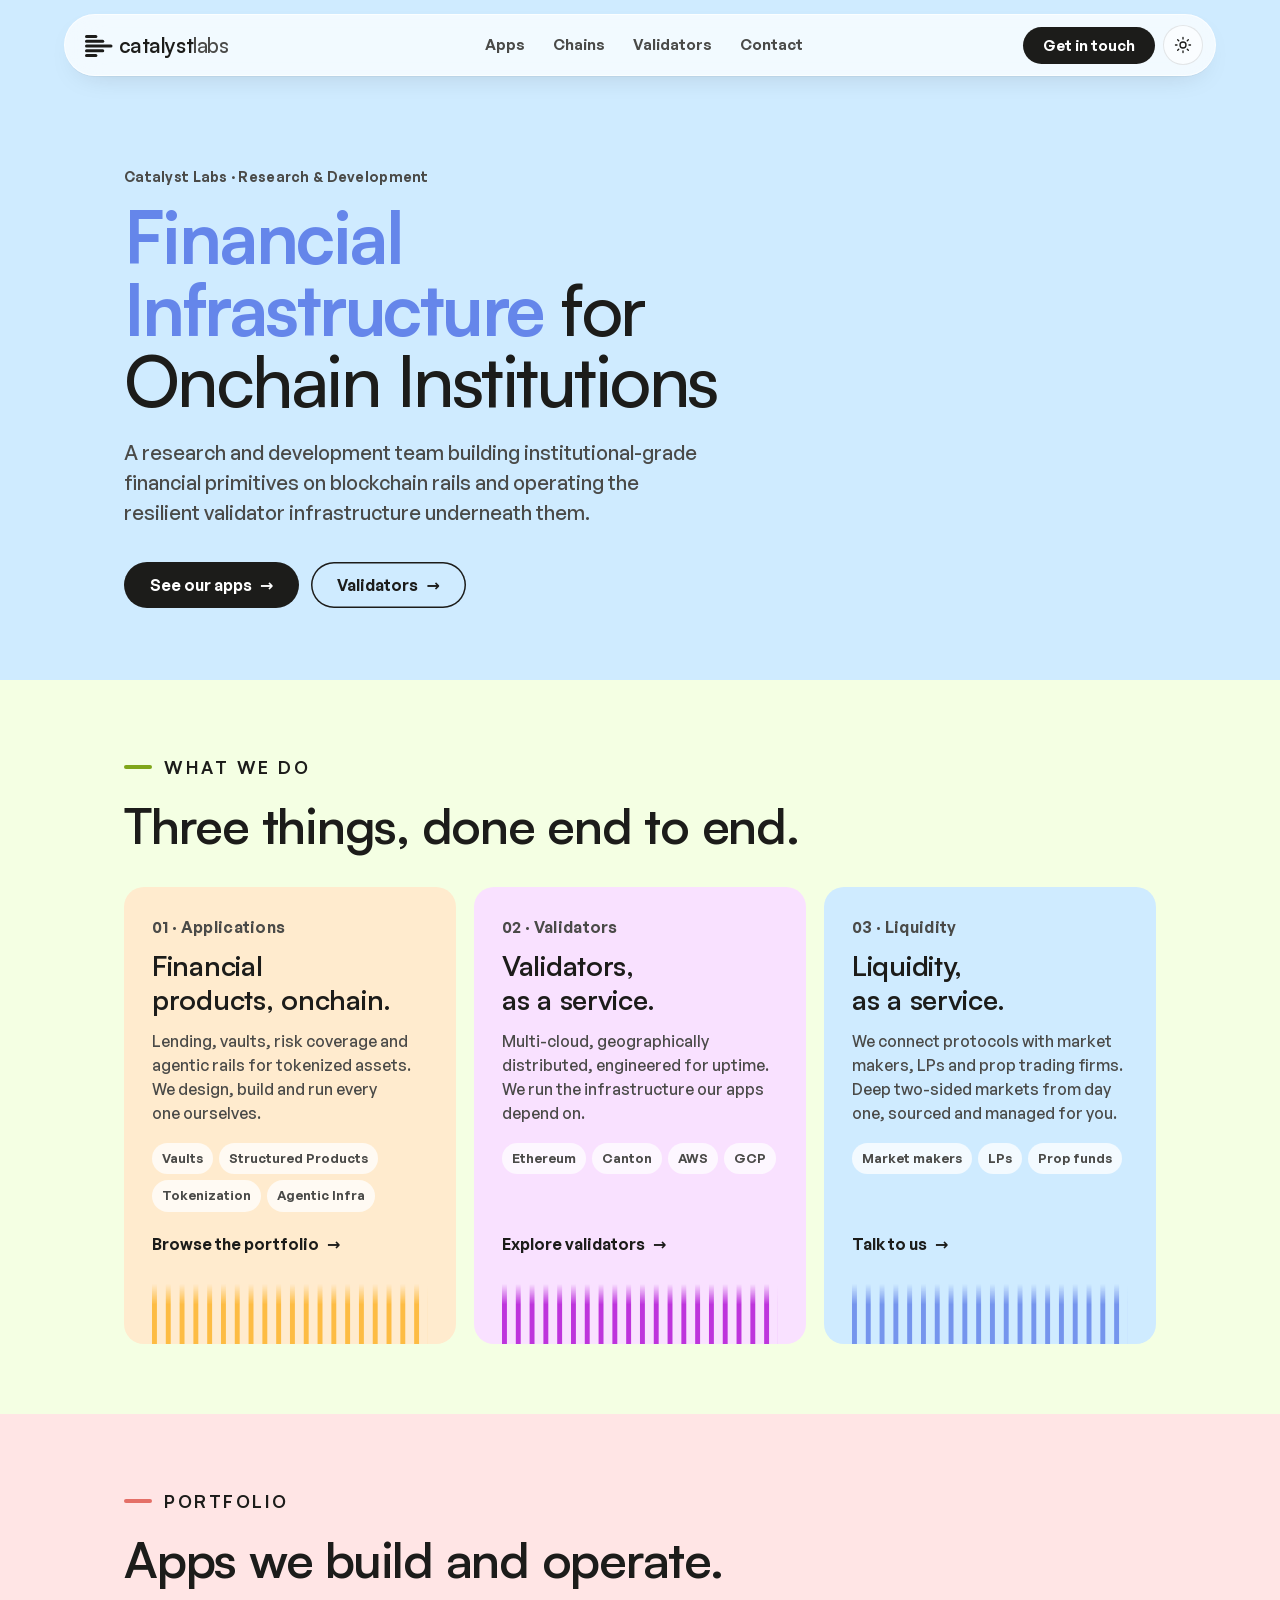
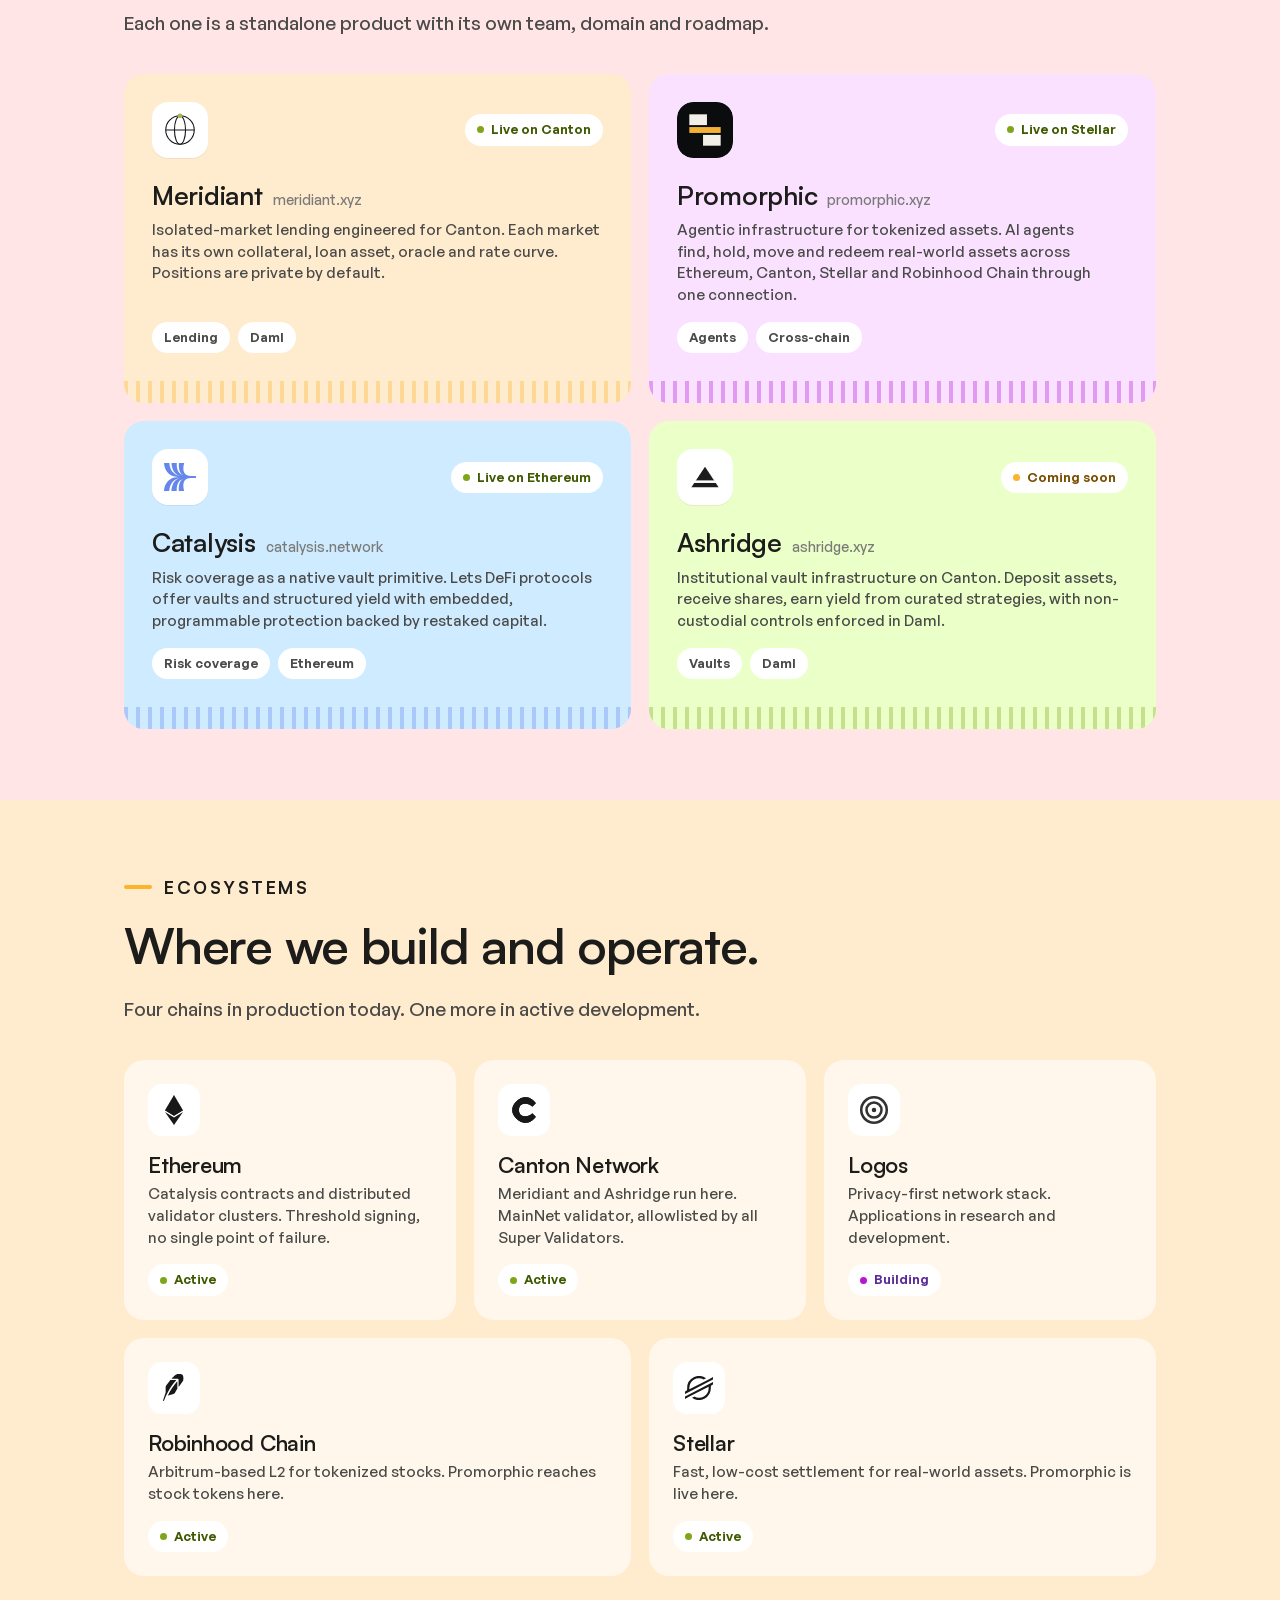
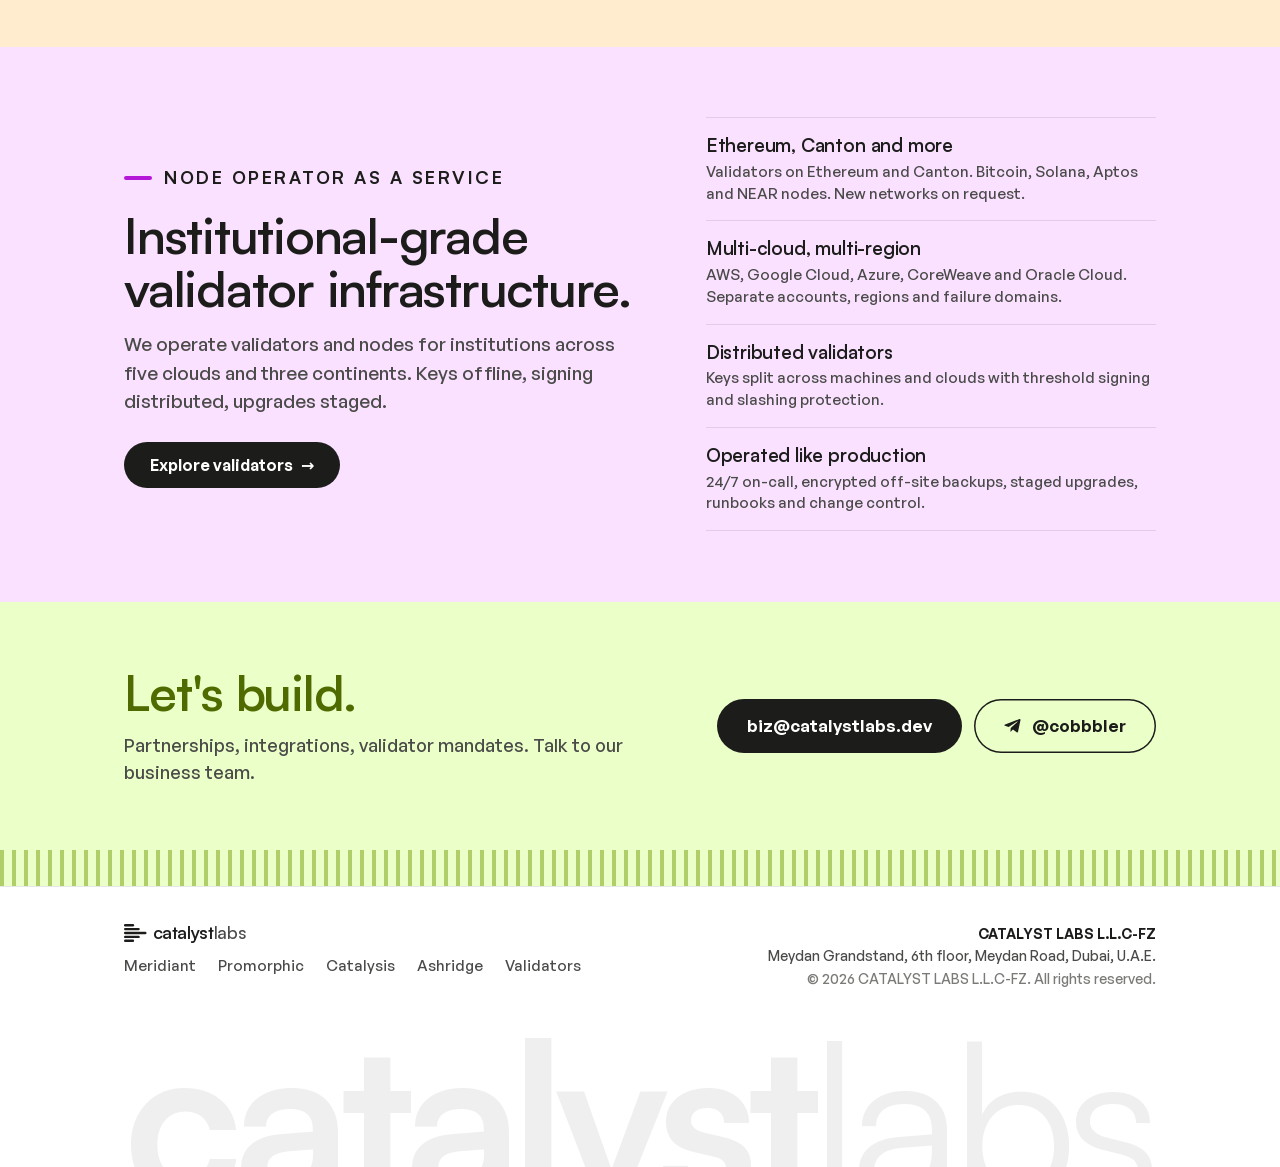
==== commit aff808fc: "Ecosystems: add Stellar, 3+2 layout Co-Authored-By: Claude Opus 5.5 <noreply@anthropic.com>" ====
--- a/index.html
+++ b/index.html
@@ -19,7 +19,7 @@
   <link rel="preload" href="/fonts/Satoshi-Variable.woff2" as="font" type="font/woff2" crossorigin>
   <link rel="preload" href="/fonts/GeneralSans-Variable.woff2" as="font" type="font/woff2" crossorigin>
   <script>(function(){try{var t=localStorage.getItem('theme');if(!t){t=matchMedia('(prefers-color-scheme: dark)').matches?'dark':'light';}document.documentElement.setAttribute('data-theme',t);var m=document.querySelector('meta[name=theme-color]');if(m)m.content=t==='dark'?'#031b62':'#CFEBFF';}catch(e){}})();</script>
-  <link rel="stylesheet" href="/styles.css?v=44">
+  <link rel="stylesheet" href="/styles.css?v=45">
 </head>
 <body>
 
@@ -171,7 +171,7 @@
           <p class="eyebrow">Ecosystems</p>
           <h2>Where we build and operate.</h2>
         </div>
-        <p>Three chains in production today. One more in active development.</p>
+        <p>Four chains in production today. One more in active development.</p>
       </div>
       <div class="chains">
         <article class="chain">
@@ -203,6 +203,14 @@
           <div class="chain-body">
             <h3>Robinhood Chain</h3>
             <p>Arbitrum-based L2 for tokenized stocks. Promorphic reaches stock tokens here.</p>
+            <span class="pill live">Active</span>
+          </div>
+        </article>
+        <article class="chain">
+          <div class="chain-logo"><img class="stellar" src="/assets/stellar-mark.svg" alt="Stellar"></div>
+          <div class="chain-body">
+            <h3>Stellar</h3>
+            <p>Fast, low-cost settlement for real-world assets. Promorphic is live here.</p>
             <span class="pill live">Active</span>
           </div>
         </article>
--- a/styles.css
+++ b/styles.css
@@ -265,12 +265,15 @@
 
 /* --- chains ---------------------------------------------------------------- */
 #chains h2 { text-wrap: balance; }
-.chains { display: grid; grid-template-columns: repeat(4, 1fr); gap: var(--gap); }
+.chains { display: grid; grid-template-columns: repeat(6, 1fr); gap: var(--gap); }
+.chain { grid-column: span 2; }
+.chain:nth-child(n+4) { grid-column: span 3; }
 .chain { background: var(--card-soft); color: var(--fg); border-radius: var(--r); padding: 24px; display: flex; flex-direction: column; gap: 16px; }
 .chain-logo { width: 52px; height: 52px; flex-shrink: 0; display: grid; place-items: center; border-radius: 14px; background: var(--white); color: var(--fg); }
 .chain-logo img { display: block; width: auto; height: 26px; filter: brightness(0); opacity: .9; }
 .chain-logo img.eth { height: 30px; }
 .chain-logo img.rh { height: 27px; }
+.chain-logo img.stellar { height: 24px; }
 .chain-logo svg { width: 30px; height: 30px; opacity: .9; }
 :root[data-theme="dark"] .chain-logo { background: rgba(255,255,255,.1); }
 :root[data-theme="dark"] .chain-logo img { filter: brightness(0) invert(1); opacity: 1; }
@@ -407,7 +410,7 @@
 
 /* --- responsive ------------------------------------------------------------ */
 @media (max-width: 1080px) {
-  .chains, .stats, .tiles { grid-template-columns: 1fr 1fr; }
+  .stats, .tiles { grid-template-columns: 1fr 1fr; }
   .net-grid { grid-template-columns: 1fr 1fr; }
   .net { min-height: 200px; }
   .ops-wrap, .faq-wrap, .naas-teaser { grid-template-columns: 1fr; }
@@ -560,3 +563,5 @@
 .footer-word span { font-weight: 700; }
 .footer-word em { font-style: normal; font-weight: 400; }
 :root[data-theme="dark"] .footer-word { color: rgba(255,255,255,.07); }
+
+@media (max-width: 720px) { .chains { grid-template-columns: 1fr; } .chain, .chain:nth-child(n+4) { grid-column: auto; } }
